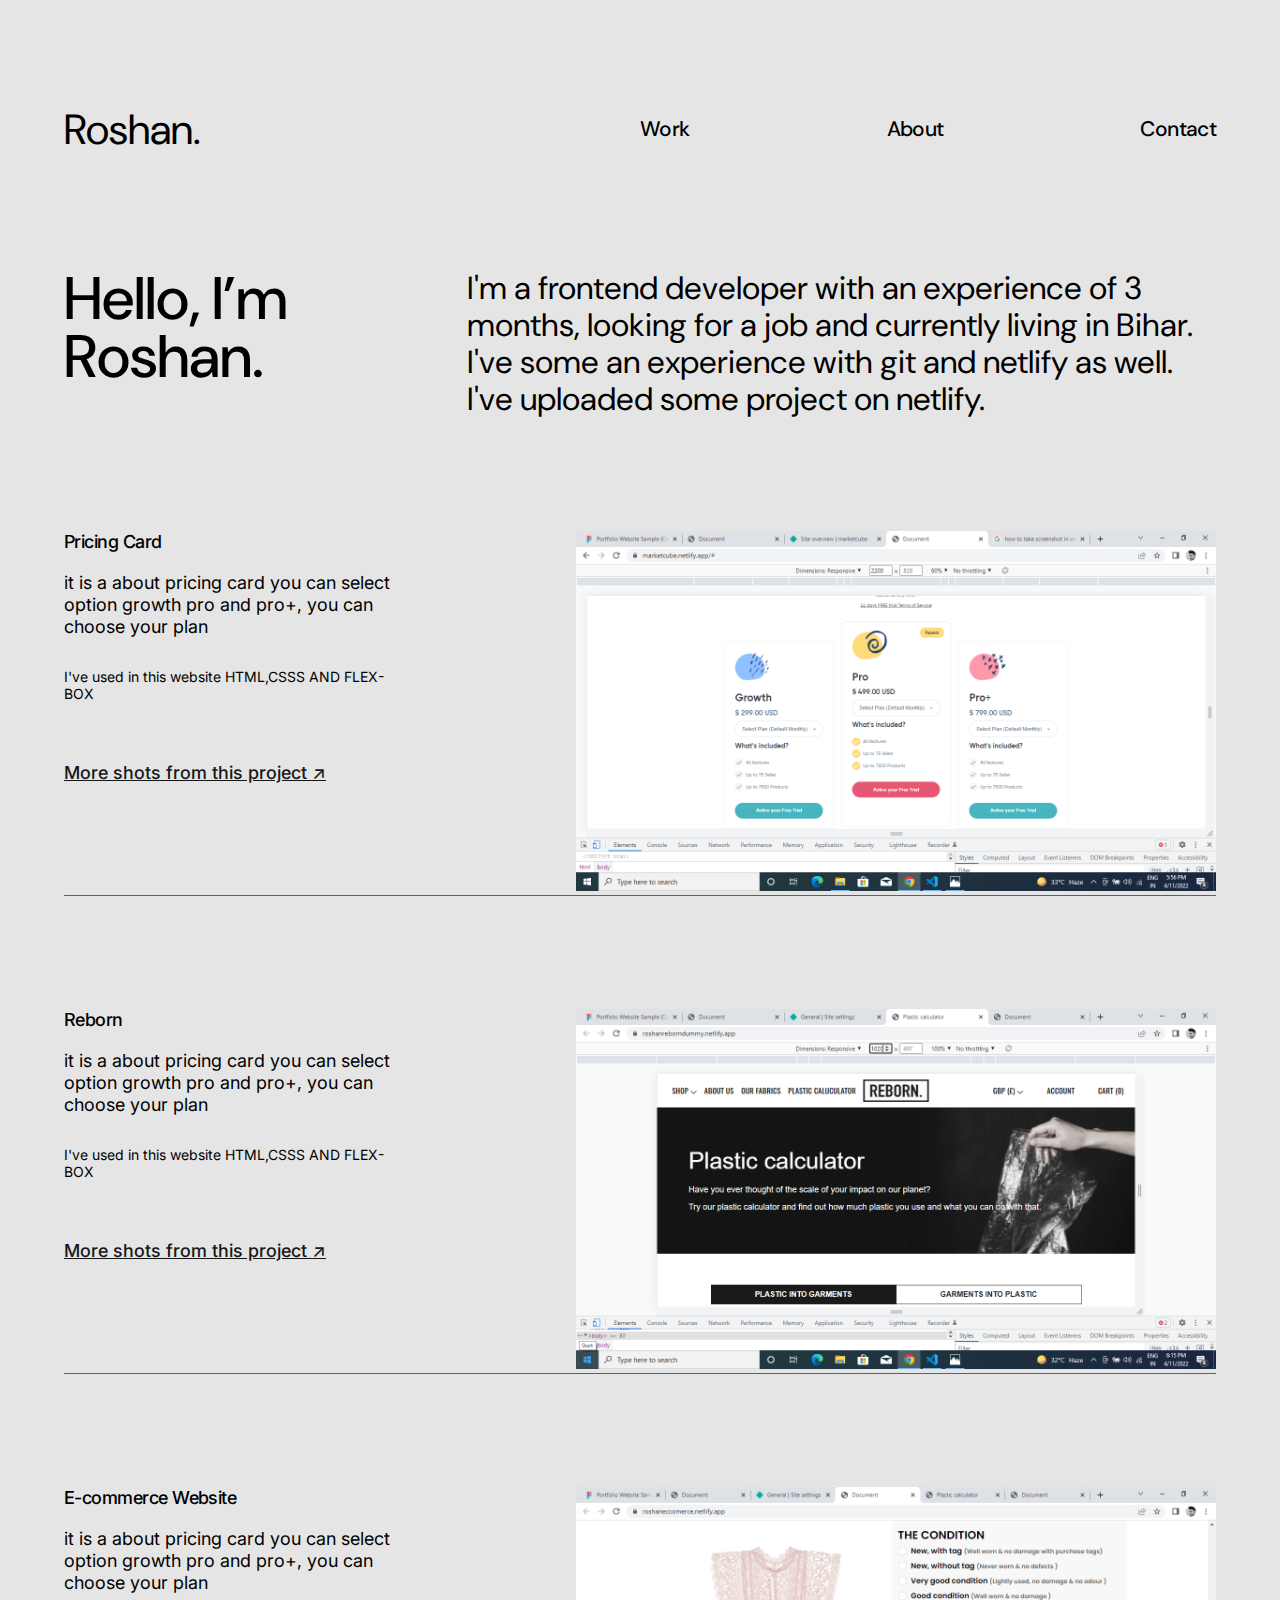
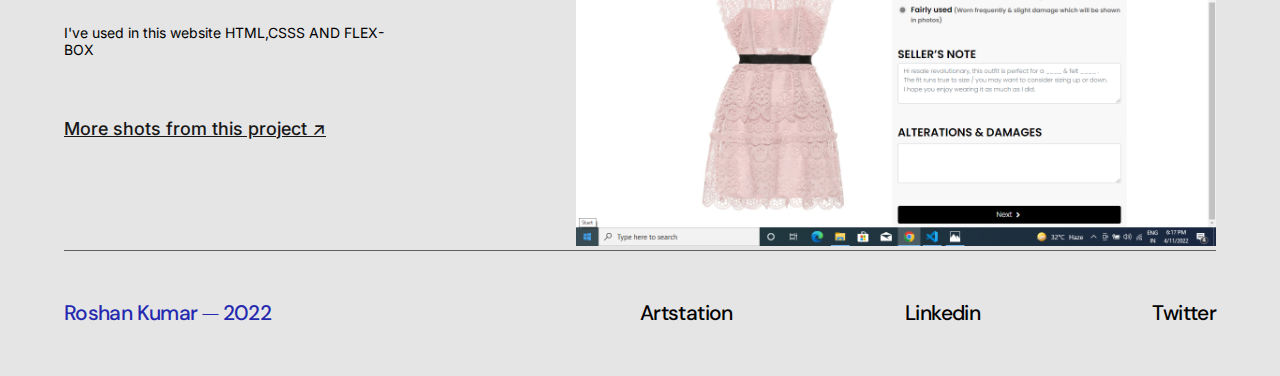
==== index.html @ 7e3133fb "mobile responsive" ====
<!DOCTYPE html>
<html lang="en">
  <head>
    <meta charset="UTF-8" />
    <meta http-equiv="X-UA-Compatible" content="IE=edge" />
    <meta name="viewport" content="width=device-width, initial-scale=1.0" />
    <title>Document</title>
    <link rel="stylesheet" href="style.css" />
  </head>
  <body>
    <div class="wrapper">
      <nav class="navigation">
        <span>roshan.</span>
        <ul>
          <li>work</li>
          <li>about</li>
          <!-- <li>playground</li> -->
          <li>contact</li>
        </ul>
      </nav>
      <section class="about">
        <div>
          <div class="about__me">
            <h1>Hello, I’m Roshan.</h1>
            <p>
              I'm a frontend developer with an experience of 3 months, looking
              for a job and currently living in Bihar. I've some an experience
              with git and netlify as well. I've uploaded some project on netlify.
            </p>
          </div>
          <div class="about__work">
            <div class="about__project">
              <h2>Pricing Card</h2>
              <div class="about__project__info">
                <p>
                  it is a about pricing card you can select option growth pro
                  and pro+, you can choose your plan
                </p>
                <span>I've used in this website HTML,CSSS AND FLEX-BOX</span>
              </div>
              <a href="https://roshanmarketcube.netlify.app/" target="_blank"
                >More shots from this project ↗</a
              >
            </div>
            <div class="my__image">
              <img src="/image/Screenshot (4).png" alt="" />
            </div>
          </div>
          <div class="about__work">
            <div class="about__project">
              <h2>Reborn</h2>
              <div class="about__project__info">
                <p>
                  it is a about pricing card you can select option growth pro
                  and pro+, you can choose your plan
                </p>
                <span>I've used in this website HTML,CSSS AND FLEX-BOX</span>
              </div>
              <a href="https://roshanmarketcube.netlify.app/" target="_blank"
                >More shots from this project ↗</a
              >
            </div>
            <div class="my__image">
              <img src="/image/Screenshot (5).png" alt="" />
            </div>
          </div>
          <div class="about__work">
            <div class="about__project">
              <h2>E-commerce Website</h2>
              <div class="about__project__info">
                <p>
                  it is a about pricing card you can select option growth pro
                  and pro+, you can choose your plan
                </p>
                <span>I've used in this website HTML,CSSS AND FLEX-BOX</span>
              </div>
              <a href="https://roshanmarketcube.netlify.app/" target="_blank"
                >More shots from this project ↗</a
              >
            </div>
            <div class="my__image">
              <img src="/image/Screenshot (6).png" alt="" />
            </div>
          </div>
        </div>
        <div></div>
      </section>
      <footer class="footer">
        <div class="footer__logo">Roshan Kumar ⏤ 2022</div>
        <ul>
          <li>Artstation</li>
          <li>Linkedin</li>
          <li>Twitter</li>
        </ul>
      </footer>
    </div>
  </body>
</html>
---- style.css ----
@import url("https://fonts.googleapis.com/css2?family=Inter:wght@400;500;600;700&display=swap");
@import url("https://fonts.googleapis.com/css2?family=DM+Sans:wght@400;500;700&display=swap");
* {
  padding: 0;
  margin: 0;
  box-sizing: border-box;
}
:root {
  --main-black: #181717;
  --main-gray: #606060;
  --main-white: #f3f3f3;
  --secondary: #2429af;
  --bg-color: #e5e5e5;
}
body {
  background: #e5e5e5;
}
.wrapper {
  max-width: 1120px;
  margin: 0 auto;
  /* padding: 102px 160px 108px 160px; */
  padding-top: 102px;
}
.navigation {
  display: flex;
  justify-content: space-between;
  align-items: center;
  text-transform: capitalize;
}
.navigation span {
  flex: 1;
  font-family: DM Sans;
  font-size: 42px;
  font-weight: 400;
  text-transform: capitalize;
}
.navigation ul {
  display: flex;
  flex: 1;
  justify-content: space-between;
  list-style: none;
}
.navigation ul li {
  font-family: DM Sans;
  font-size: 21px;
  font-weight: 500;
  line-height: 25px;
  letter-spacing: -0.03em;
  text-align: left;
}
.about__me h1 {
  font-family: DM Sans;
  font-size: 60px;
  font-weight: 500;
  line-height: 58px;
  width: 35%;
}
.about__me p {
  font-family: DM Sans;
  font-size: 32px;
  font-weight: 400;
  line-height: 37px;
  width: 65%;
}
.about__me {
  display: flex;
  margin-top: 113px;
  text-align: start;
}
.about__work {
  display: flex;
  justify-content: space-between;
  margin-top: 113px;
  border-bottom: 1.5px solid var(--main-gray);
  overflow: hidden;
}
.about__project {
  text-align: left;
}
.about__project h2 {
  font-family: Inter;
  font-size: 18px;
  font-weight: 500;
  line-height: 22px;
  letter-spacing: -0.03em;
  text-align: left;
  margin-bottom: 19px;
}
.about__project__info p {
  font-family: Inter;
  font-size: 18px;
  font-weight: 400;
  margin-bottom: 30px;
  line-height: 22px;
}
.about__project__info {
  font-family: Inter;
  font-size: 14px;
  font-weight: 400;
  line-height: 17px;
  margin-bottom: 60px;
  width: 380px;
  padding-right: 50px;
}
.about__project a {
  font-family: Inter;
  font-size: 18px;
  font-weight: 500;
  color: var(--main-black);
}
.my__image {
  max-width: 640px;
}
.my__image img {
  width: 100%;
}
.footer__logo {
  color: var(--secondary);
  font-family: DM Sans;
  font-size: 21px;
  font-weight: 500;
  line-height: 25px;
  letter-spacing: -0.03em;
  text-align: left;
  flex: 1;
}
.footer {
  display: flex;
  justify-content: space-between;
  margin-top: 200px;
}
.footer ul {
  display: flex;
  font-family: DM Sans;
  font-size: 21px;
  font-weight: 500;
  list-style: none;
  flex: 1;
  line-height: 25px;
  letter-spacing: -0.03em;
  text-align: left;
  justify-content: space-between;
}
@media (min-width: 1025px) and (max-width: 1440px) {
  .wrapper {
    max-width: 90vw;
  }
  .footer {
    margin: 50px 0;
  }
}
@media (min-width: 768px) and (max-width: 1024px) {
  .wrapper {
    padding: 27px;
  }
  .about__me p {
    font-size: 27px;
    width: 55%;
  }
  .about__me h1 {
    width: 45%;
    font-size: 54px;
  }
  .navigation span {
    font-size: 34px;
  }
}

@media (max-width: 767px) {
  .wrapper {
    padding: 30px;
  }
  .about__me {
    flex-direction: column;
    align-items: center;
    text-align: center;
  }
  .about__me h1 {
    width: 100%;
    margin-bottom: 40px;
  }
  .about__me p {
    width: 100%;
  }
  .navigation {
    flex-direction: column;
  }
  .navigation ul {
    flex-direction: column;
    width: 100%;
    align-items: center;
  }
  .navigation ul li {
    line-height: 60px;
  }

  .about__project h2 {
    font-size: 30px;
  }
  .about__project__info p {
    font-size: 22px;
  }
  .about__project__info {
    font-size: 18px;
  }
  .about__project a {
    font-size: 22px;
  }
  .footer {
    display: block;
    margin-top: 70px;
  }.footer__logo {
    text-align: center;
    margin-bottom: 40px;
  }
  .about__work{
    display: block;
    margin: 50px 0;
  }
  .my__image{
    margin-top: 40px;
  }
}
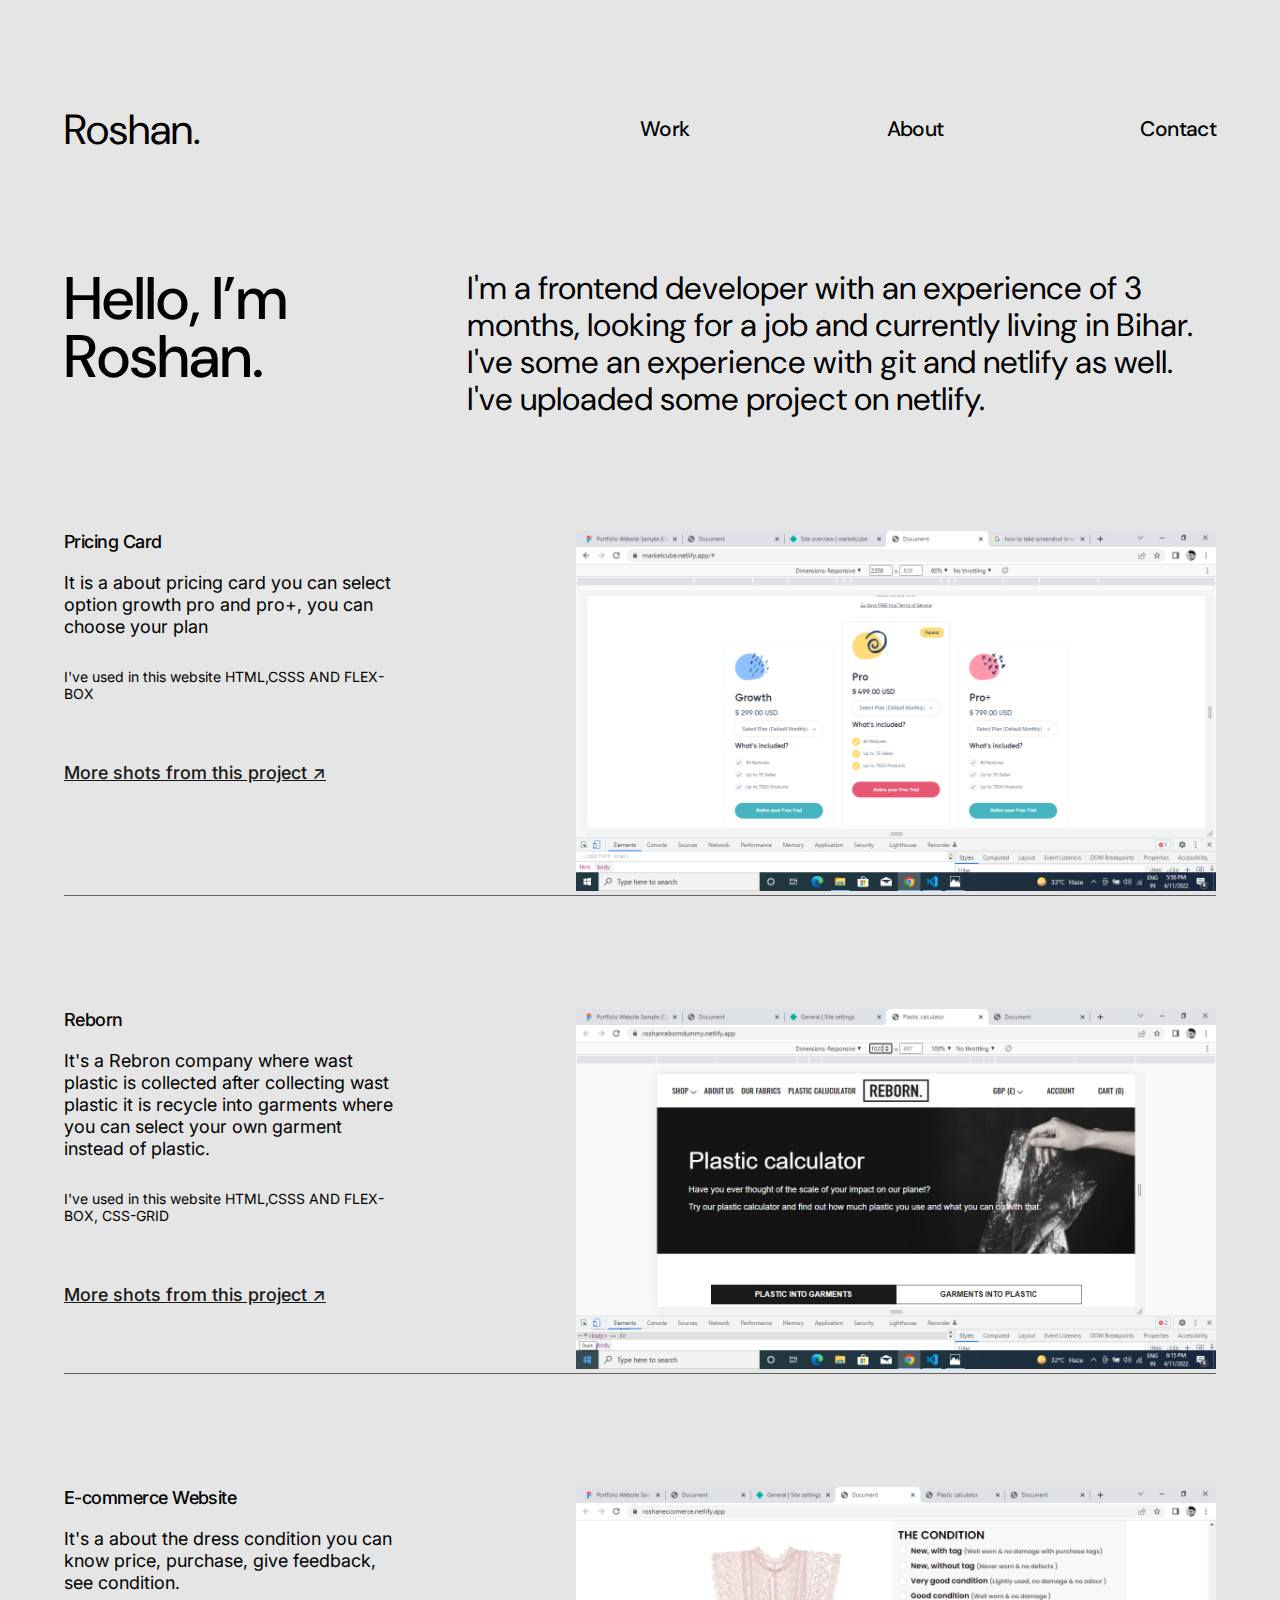
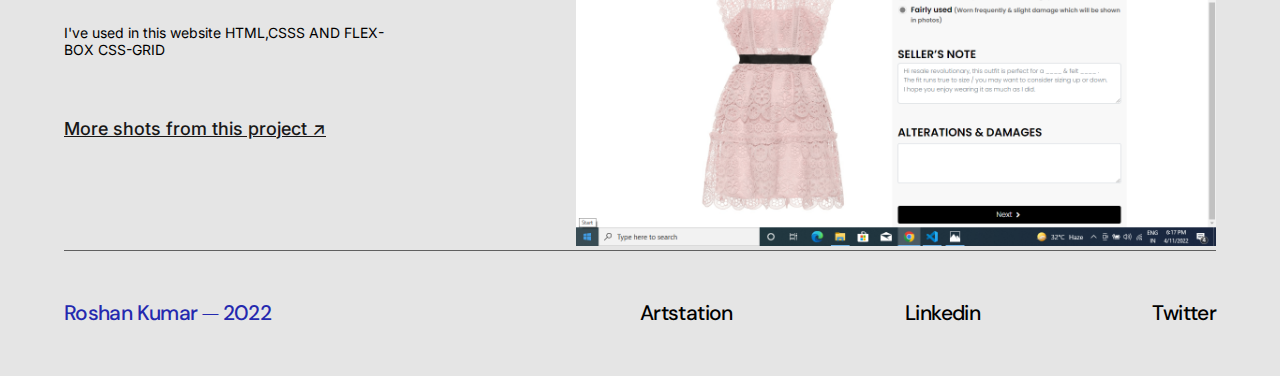
==== commit 675dd370: "text changing some responsive change for mobile" ====
--- a/index.html
+++ b/index.html
@@ -25,7 +25,8 @@
             <p>
               I'm a frontend developer with an experience of 3 months, looking
               for a job and currently living in Bihar. I've some an experience
-              with git and netlify as well. I've uploaded some project on netlify.
+              with git and netlify as well. I've uploaded some project on
+              netlify.
             </p>
           </div>
           <div class="about__work">
@@ -33,7 +34,7 @@
               <h2>Pricing Card</h2>
               <div class="about__project__info">
                 <p>
-                  it is a about pricing card you can select option growth pro
+                  It is a about pricing card you can select option growth pro
                   and pro+, you can choose your plan
                 </p>
                 <span>I've used in this website HTML,CSSS AND FLEX-BOX</span>
@@ -51,10 +52,11 @@
               <h2>Reborn</h2>
               <div class="about__project__info">
                 <p>
-                  it is a about pricing card you can select option growth pro
-                  and pro+, you can choose your plan
+                  It's a Rebron company where wast plastic is collected after
+                  collecting wast plastic it is recycle into garments where you
+                  can select your own garment instead of plastic.
                 </p>
-                <span>I've used in this website HTML,CSSS AND FLEX-BOX</span>
+                <span>I've used in this website HTML,CSSS AND FLEX-BOX, CSS-GRID</span>
               </div>
               <a href="https://roshanmarketcube.netlify.app/" target="_blank"
                 >More shots from this project ↗</a
@@ -69,10 +71,9 @@
               <h2>E-commerce Website</h2>
               <div class="about__project__info">
                 <p>
-                  it is a about pricing card you can select option growth pro
-                  and pro+, you can choose your plan
+                 It's a about the dress condition you can know price, purchase, give feedback, see condition.
                 </p>
-                <span>I've used in this website HTML,CSSS AND FLEX-BOX</span>
+                <span>I've used in this website HTML,CSSS AND FLEX-BOX CSS-GRID</span>
               </div>
               <a href="https://roshanmarketcube.netlify.app/" target="_blank"
                 >More shots from this project ↗</a
--- a/style.css
+++ b/style.css
@@ -181,6 +181,7 @@
   }
   .about__me p {
     width: 100%;
+    text-align: justify;
   }
   .navigation {
     flex-direction: column;
@@ -199,14 +200,23 @@
   }
   .about__project__info p {
     font-size: 22px;
+    line-height: 26px;
   }
   .about__project__info {
     font-size: 18px;
-  }
+    width: 100%;
+    padding: 0;
+
+  }.about__project__info span{
+    line-height: 26px;
+  }
+  /* .about__project{
+    text-align: center;
+  } */
   .about__project a {
-    font-size: 22px;
-  }
-  .footer {
+    font-size: 18px;
+  }
+   .footer {
     display: block;
     margin-top: 70px;
   }.footer__logo {
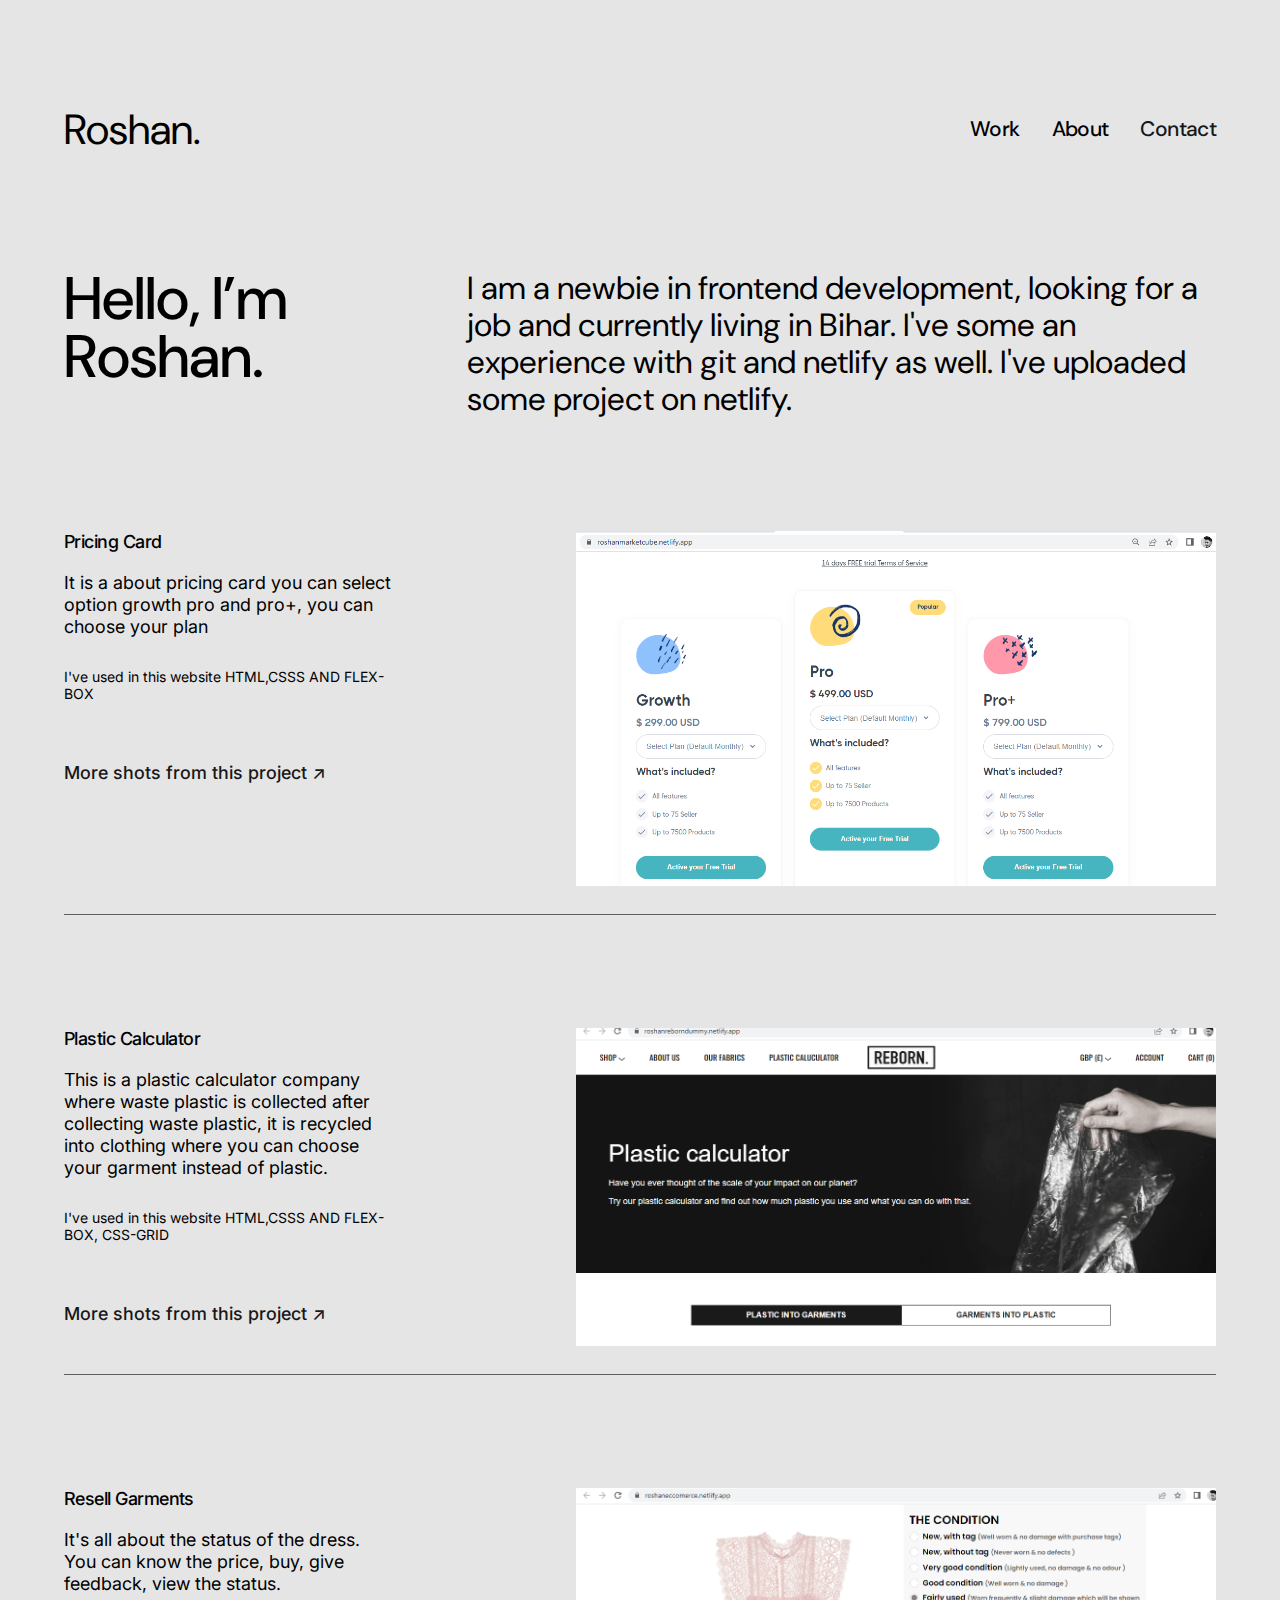
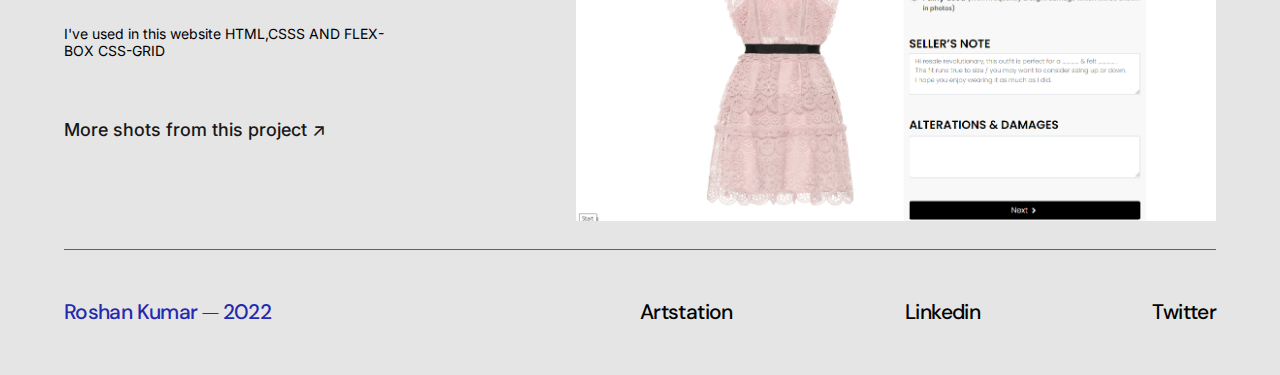
==== commit 28678a84: "about page" ====
--- a/index.html
+++ b/index.html
@@ -4,7 +4,7 @@
     <meta charset="UTF-8" />
     <meta http-equiv="X-UA-Compatible" content="IE=edge" />
     <meta name="viewport" content="width=device-width, initial-scale=1.0" />
-    <title>Document</title>
+    <title>Roshan's Portfolio</title>
     <link rel="stylesheet" href="style.css" />
   </head>
   <body>
@@ -15,7 +15,7 @@
           <li>work</li>
           <li>about</li>
           <!-- <li>playground</li> -->
-          <li>contact</li>
+          <li><a href="#contact">contact</a></li>
         </ul>
       </nav>
       <section class="about">
@@ -23,10 +23,9 @@
           <div class="about__me">
             <h1>Hello, I’m Roshan.</h1>
             <p>
-              I'm a frontend developer with an experience of 3 months, looking
-              for a job and currently living in Bihar. I've some an experience
-              with git and netlify as well. I've uploaded some project on
-              netlify.
+              I am a newbie in frontend development, looking for a job and
+              currently living in Bihar. I've some an experience with git and
+              netlify as well. I've uploaded some project on netlify.
             </p>
           </div>
           <div class="about__work">
@@ -49,16 +48,19 @@
           </div>
           <div class="about__work">
             <div class="about__project">
-              <h2>Reborn</h2>
+              <h2>Plastic Calculator</h2>
               <div class="about__project__info">
                 <p>
-                  It's a Rebron company where wast plastic is collected after
-                  collecting wast plastic it is recycle into garments where you
-                  can select your own garment instead of plastic.
+                  This is a plastic calculator company where waste plastic is
+                  collected after collecting waste plastic, it is recycled into
+                  clothing where you can choose your garment instead of plastic.
                 </p>
-                <span>I've used in this website HTML,CSSS AND FLEX-BOX, CSS-GRID</span>
+                <span
+                  >I've used in this website HTML,CSSS AND FLEX-BOX,
+                  CSS-GRID</span
+                >
               </div>
-              <a href="https://roshanmarketcube.netlify.app/" target="_blank"
+              <a href="https://roshanreborndummy.netlify.app/" target="_blank"
                 >More shots from this project ↗</a
               >
             </div>
@@ -68,14 +70,18 @@
           </div>
           <div class="about__work">
             <div class="about__project">
-              <h2>E-commerce Website</h2>
+              <h2>Resell Garments</h2>
               <div class="about__project__info">
                 <p>
-                 It's a about the dress condition you can know price, purchase, give feedback, see condition.
+                  It's all about the status of the dress. You can know the
+                  price, buy, give feedback, view the status.
                 </p>
-                <span>I've used in this website HTML,CSSS AND FLEX-BOX CSS-GRID</span>
+                <span
+                  >I've used in this website HTML,CSSS AND FLEX-BOX
+                  CSS-GRID</span
+                >
               </div>
-              <a href="https://roshanmarketcube.netlify.app/" target="_blank"
+              <a href="https://roshaneccomerce.netlify.app/" target="_blank"
                 >More shots from this project ↗</a
               >
             </div>
@@ -86,6 +92,24 @@
         </div>
         <div></div>
       </section>
+      <!-- <form action="#">
+        <div class="contact" id="contact">
+          <h2>Get In Touch</h2>
+          <div class="contact__details">
+            <input type="text" placeholder="First Name" />
+            <input type="text" placeholder="Last Name" />
+            <input type="email" placeholder="Email" />
+            <input type="number" placeholder="Phone" />
+          </div>
+          <textarea placeholder="Address"></textarea>
+          <textarea
+            cols="30"
+            rows="4"
+            placeholder="Type your message here"
+          ></textarea>
+          <button type="submit" class="submit">Submit</button>
+        </div>
+      </form> -->
       <footer class="footer">
         <div class="footer__logo">Roshan Kumar ⏤ 2022</div>
         <ul>
--- a/style.css
+++ b/style.css
@@ -12,8 +12,16 @@
   --secondary: #2429af;
   --bg-color: #e5e5e5;
 }
+html {
+  scroll-behavior: smooth;
+}
 body {
   background: #e5e5e5;
+}
+a {
+  text-decoration: none;
+  color: var(--main-black);
+  cursor: pointer;
 }
 .wrapper {
   max-width: 1120px;
@@ -37,8 +45,9 @@
 .navigation ul {
   display: flex;
   flex: 1;
-  justify-content: space-between;
+  justify-content: flex-end;
   list-style: none;
+  gap: 2rem;
 }
 .navigation ul li {
   font-family: DM Sans;
@@ -73,6 +82,7 @@
   margin-top: 113px;
   border-bottom: 1.5px solid var(--main-gray);
   overflow: hidden;
+  padding-bottom: 24px;
 }
 .about__project {
   text-align: left;
@@ -127,7 +137,7 @@
 .footer {
   display: flex;
   justify-content: space-between;
-  margin-top: 200px;
+  margin: 70px;
 }
 .footer ul {
   display: flex;
@@ -140,6 +150,108 @@
   letter-spacing: -0.03em;
   text-align: left;
   justify-content: space-between;
+}
+.contact {
+  font-family: DM Sans;
+  margin: 50px auto;
+  background: gainsboro;
+  max-width: 60vw;
+  box-shadow: 7px 15px 24px;
+  border-radius: 8px;
+  padding: 40px;
+}
+.contact__details {
+  text-align: center;
+}
+.contact h2 {
+  font-size: 22px;
+  font-family: DM Sans;
+  font-weight: normal;
+}
+.contact input {
+  padding: 10px 20px;
+  border-radius: 8px;
+  font-size: 18px;
+  font-weight: 500;
+  border: none;
+  outline: none;
+  margin: 20px;
+}
+.contact textarea {
+  outline: none;
+  border: none;
+  width: 100%;
+  margin: 20px 0;
+  padding: 20px;
+  border-radius: 8px;
+  font-size: 18px;
+  font-family: DM Sans;
+  font-weight: 500;
+}
+.contact input::placeholder {
+  font-family: DM Sans;
+}
+.submit {
+  padding: 10px 20px;
+  font-size: 20px;
+  background: var(--secondary);
+  cursor: pointer;
+  color: wheat;
+  font-weight: 500;
+  display: block;
+  margin: 0 auto;
+  width: 350px;
+  border-radius: 50px;
+  border: 0.4px solid var(--main-gray);
+  outline: none;
+  transition: all 0.4s ease;
+}
+.submit:hover {
+  background-color: transparent;
+  color: var(--secondary);
+}
+.me__info h1 {
+  font-family: DM Sans;
+  font-size: 60px;
+  font-weight: 500;
+  line-height: 58px;
+  letter-spacing: -0.03em;
+  text-align: left;
+}
+.me__info p{
+font-family: DM Sans;
+font-size: 32px;
+font-weight: 400;
+line-height: 37px;
+letter-spacing: -0.03em;
+text-align: left;
+
+}
+.about__skill h2{
+  font-family: Inter;
+font-size: 18px;
+font-weight: 500;
+line-height: 22px;
+letter-spacing: -0.03em;
+text-align: left;
+}
+.about__skill span{
+font-family: Inter;
+font-size: 18px;
+font-weight: 400;
+line-height: 22px;
+letter-spacing: -0.03em;
+text-align: left;
+
+}
+.mail{
+font-family: DM Sans;
+font-size: 32px;
+font-weight: 400;
+line-height: 37px;
+letter-spacing: -0.03em;
+text-align: left;
+
 }
 @media (min-width: 1025px) and (max-width: 1440px) {
   .wrapper {
@@ -201,13 +313,14 @@
   .about__project__info p {
     font-size: 22px;
     line-height: 26px;
+    text-align: justify;
   }
   .about__project__info {
     font-size: 18px;
     width: 100%;
     padding: 0;
-
-  }.about__project__info span{
+  }
+  .about__project__info span {
     line-height: 26px;
   }
   /* .about__project{
@@ -216,18 +329,37 @@
   .about__project a {
     font-size: 18px;
   }
-   .footer {
+  .footer {
     display: block;
     margin-top: 70px;
-  }.footer__logo {
+  }
+  .footer__logo {
     text-align: center;
     margin-bottom: 40px;
   }
-  .about__work{
+  .about__work {
     display: block;
     margin: 50px 0;
   }
-  .my__image{
+  .my__image {
     margin-top: 40px;
-  }
-}
+    width: 100%;
+  }
+  .contact input {
+    width: 100%;
+    margin: 20px 0;
+    padding: 14px;
+    font-family: DM Sans;
+  }
+  .contact {
+    max-width: 100%;
+  }
+  .submit {
+    width: 100%;
+  }
+  .footer ul {
+    display: block;
+    text-align: center;
+    line-height: 50px;
+  }
+}
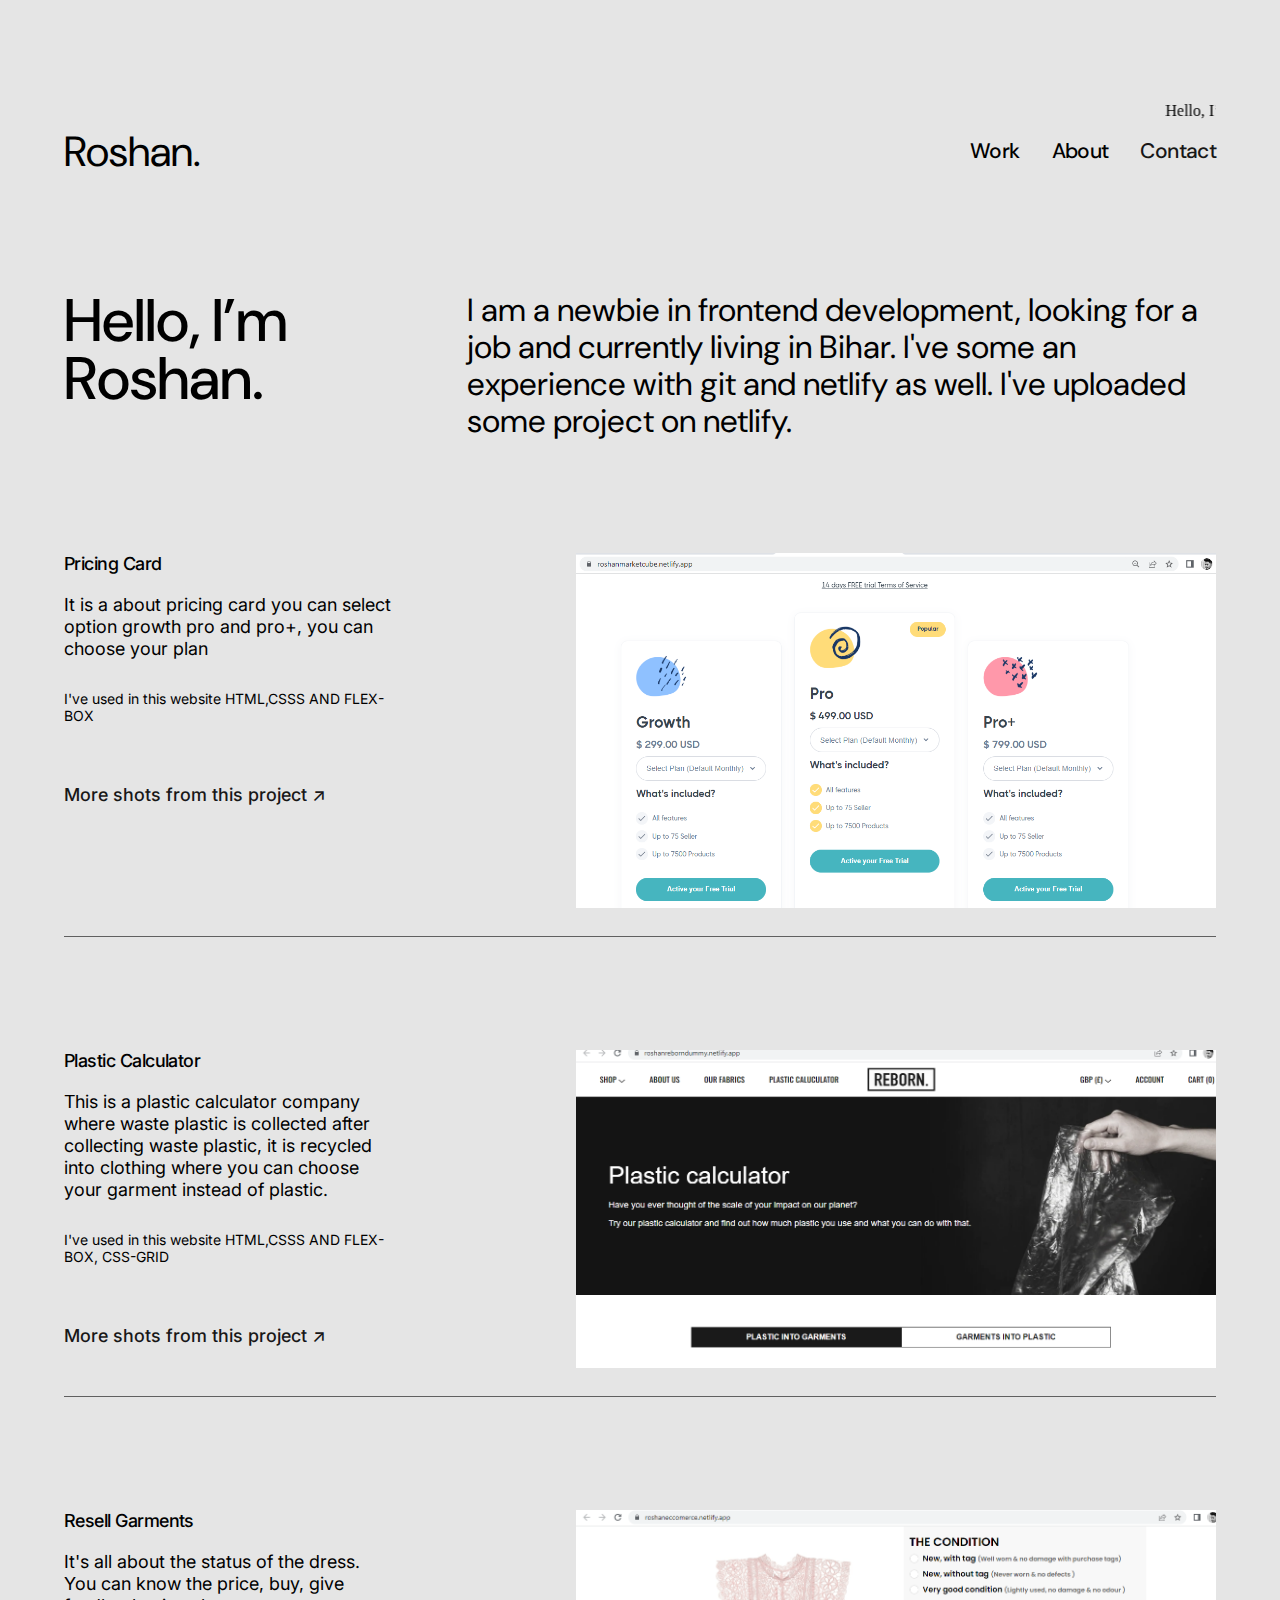
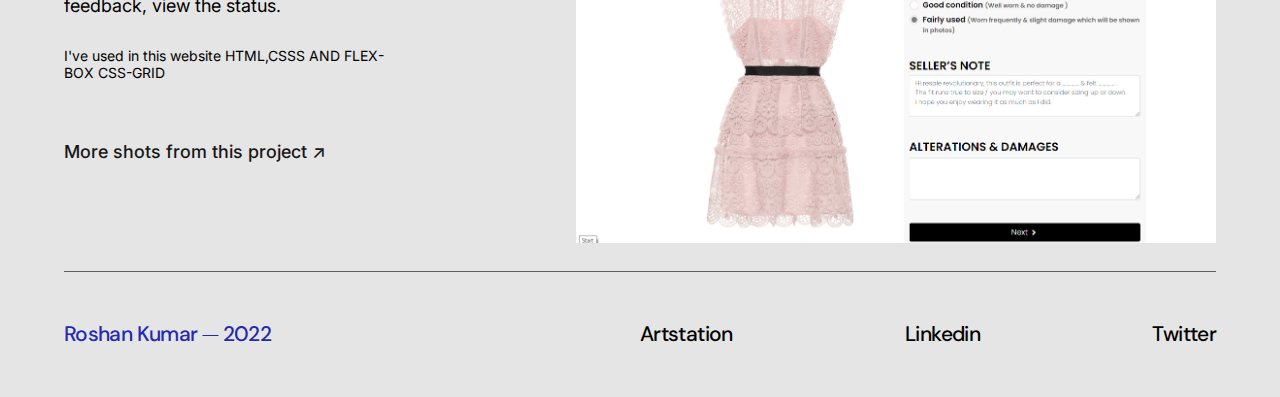
==== commit 389f93a7: "about file" ====
--- a/index.html
+++ b/index.html
@@ -9,8 +9,9 @@
   </head>
   <body>
     <div class="wrapper">
+      <marquee behavior="" direction="">Hello, I’m Roshan.</marquee>
       <nav class="navigation">
-        <span>roshan.</span>
+        <span>ros<span>han</span>.</span>
         <ul>
           <li>work</li>
           <li>about</li>
@@ -21,7 +22,7 @@
       <section class="about">
         <div>
           <div class="about__me">
-            <h1>Hello, I’m Roshan.</h1>
+            <h1>Hello, <span>I’m</span> Roshan.</h1>
             <p>
               I am a newbie in frontend development, looking for a job and
               currently living in Bihar. I've some an experience with git and
--- a/style.css
+++ b/style.css
@@ -210,6 +210,20 @@
   background-color: transparent;
   color: var(--secondary);
 }
+.me {
+  display: flex;
+  margin-top: 150px;
+}
+.my__img{
+  flex: 1;
+}
+.my__img img{
+  width: 100%;
+}
+.me__info{
+  flex: 1;
+}
+
 .me__info h1 {
   font-family: DM Sans;
   font-size: 60px;
@@ -222,10 +236,13 @@
 font-family: DM Sans;
 font-size: 32px;
 font-weight: 400;
-line-height: 37px;
+line-height: 92px;
 letter-spacing: -0.03em;
 text-align: left;
 
+}
+.about__skill{
+  margin-top: 92px;
 }
 .about__skill h2{
   font-family: Inter;
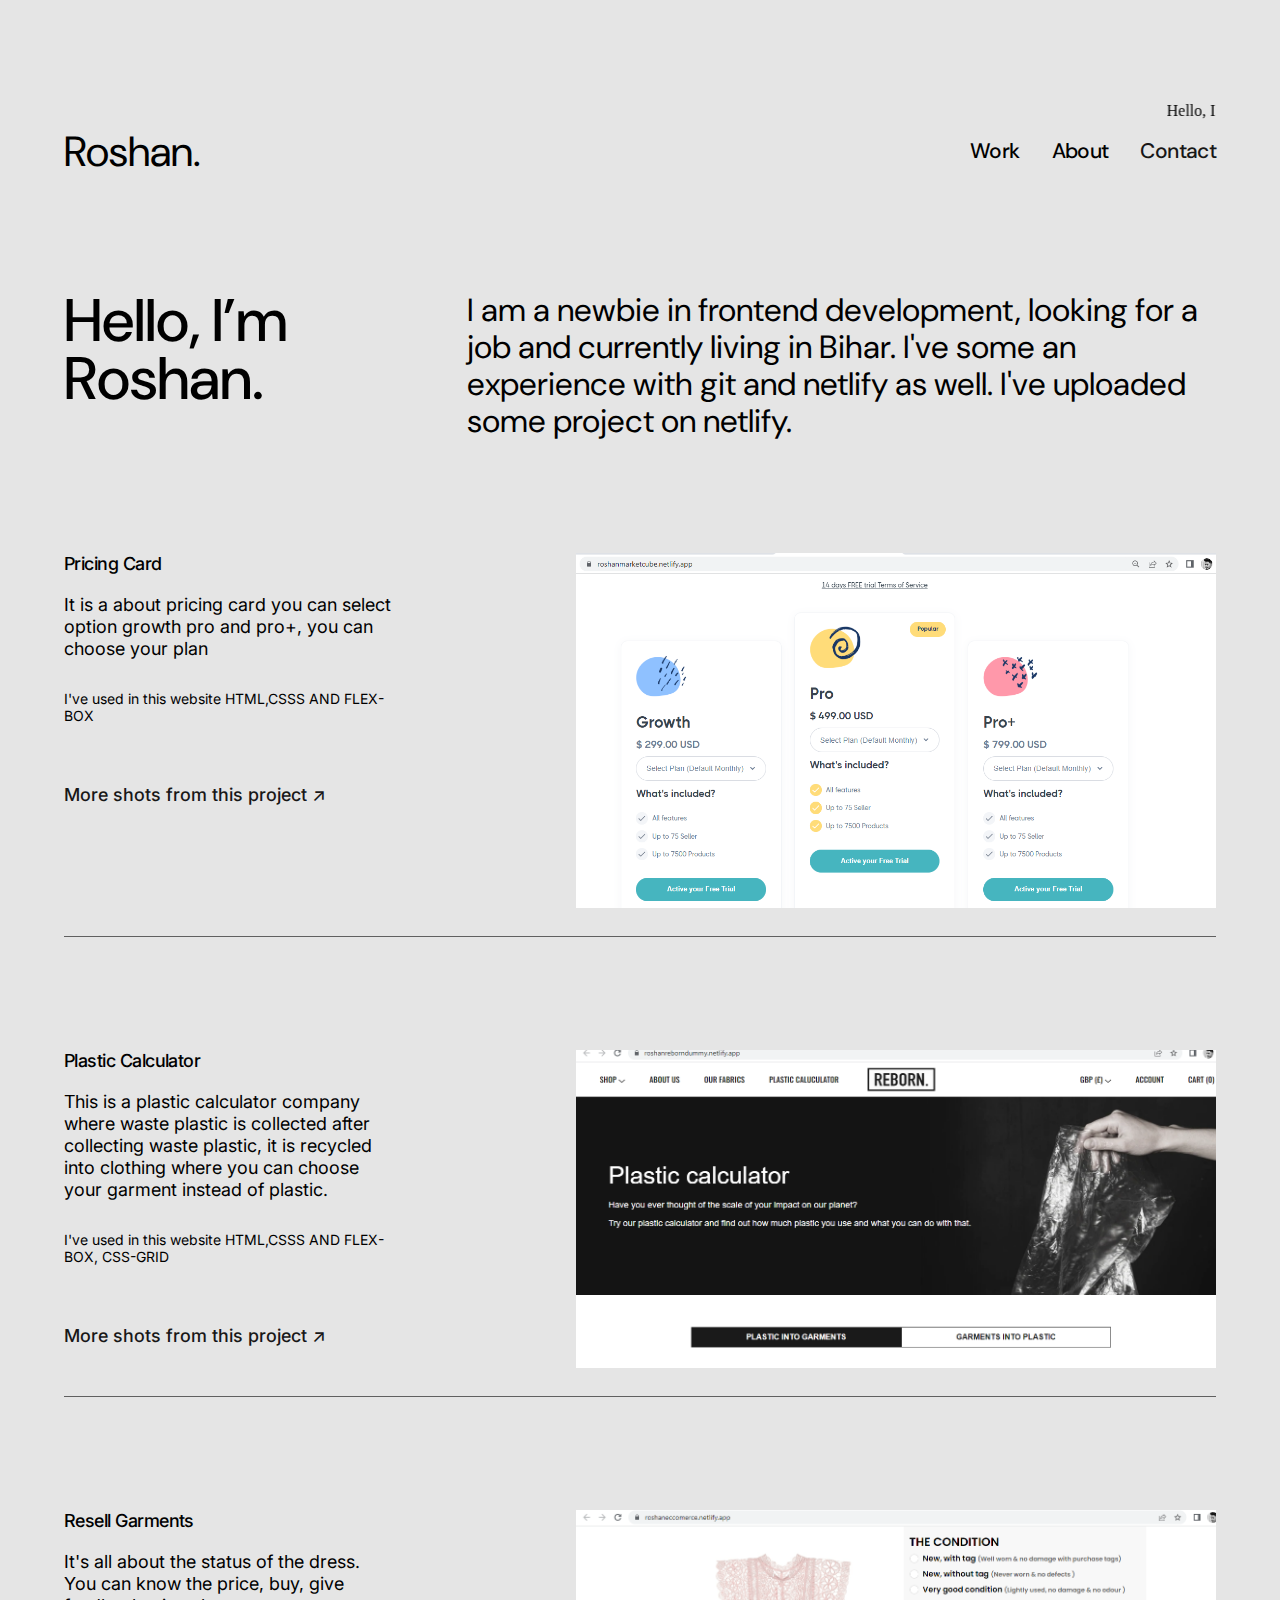
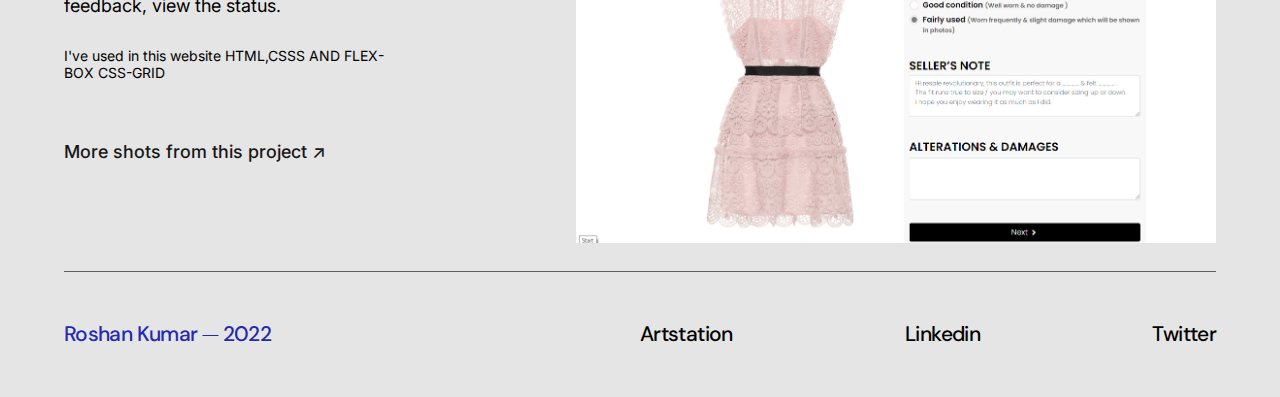
==== commit f2adc828: "about page" ====
--- a/index.html
+++ b/index.html
@@ -22,7 +22,7 @@
       <section class="about">
         <div>
           <div class="about__me">
-            <h1>Hello, <span>I’m</span> Roshan.</h1>
+            <h1>Hello, I’m Roshan.</h1>
             <p>
               I am a newbie in frontend development, looking for a job and
               currently living in Bihar. I've some an experience with git and
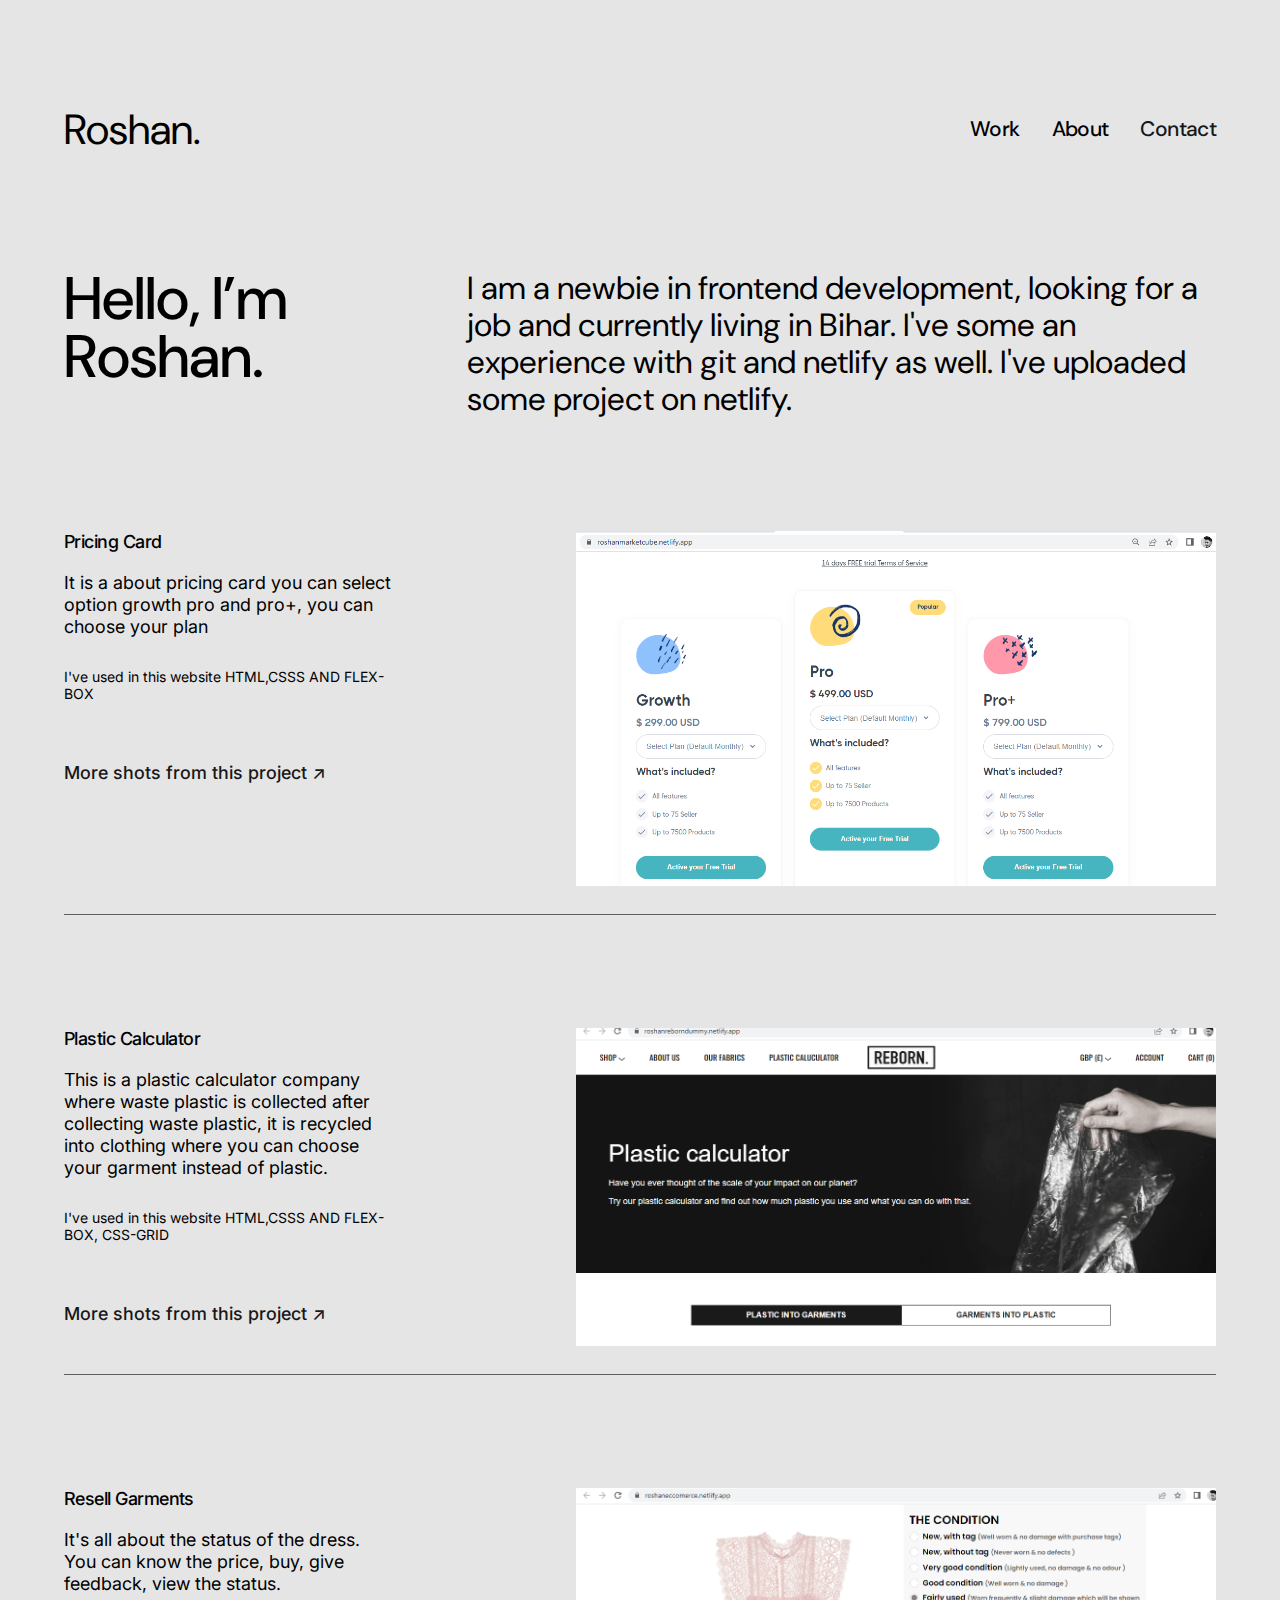
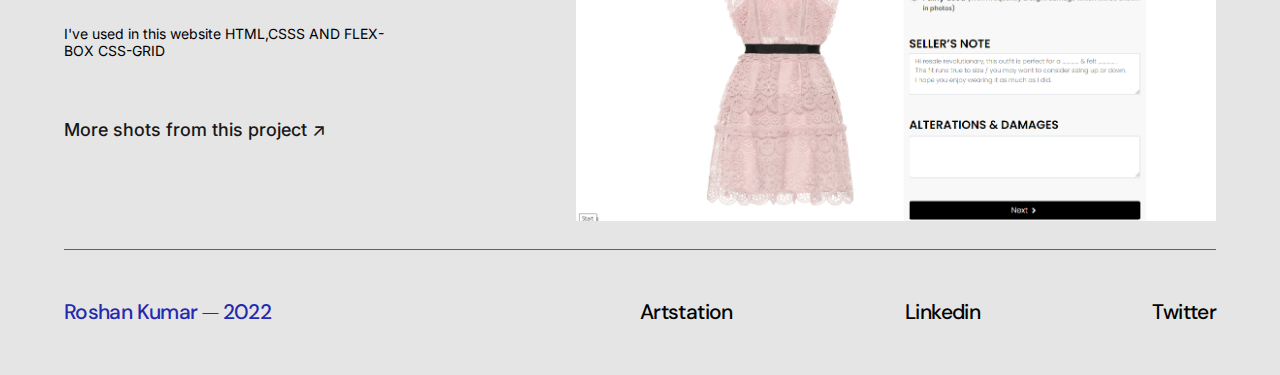
==== commit e7e62e2f: "testing" ====
--- a/index.html
+++ b/index.html
@@ -9,8 +9,7 @@
   </head>
   <body>
     <div class="wrapper">
-      <marquee behavior="" direction="">Hello, I’m Roshan.</marquee>
-      <nav class="navigation">
+            <nav class="navigation">
         <span>ros<span>han</span>.</span>
         <ul>
           <li>work</li>
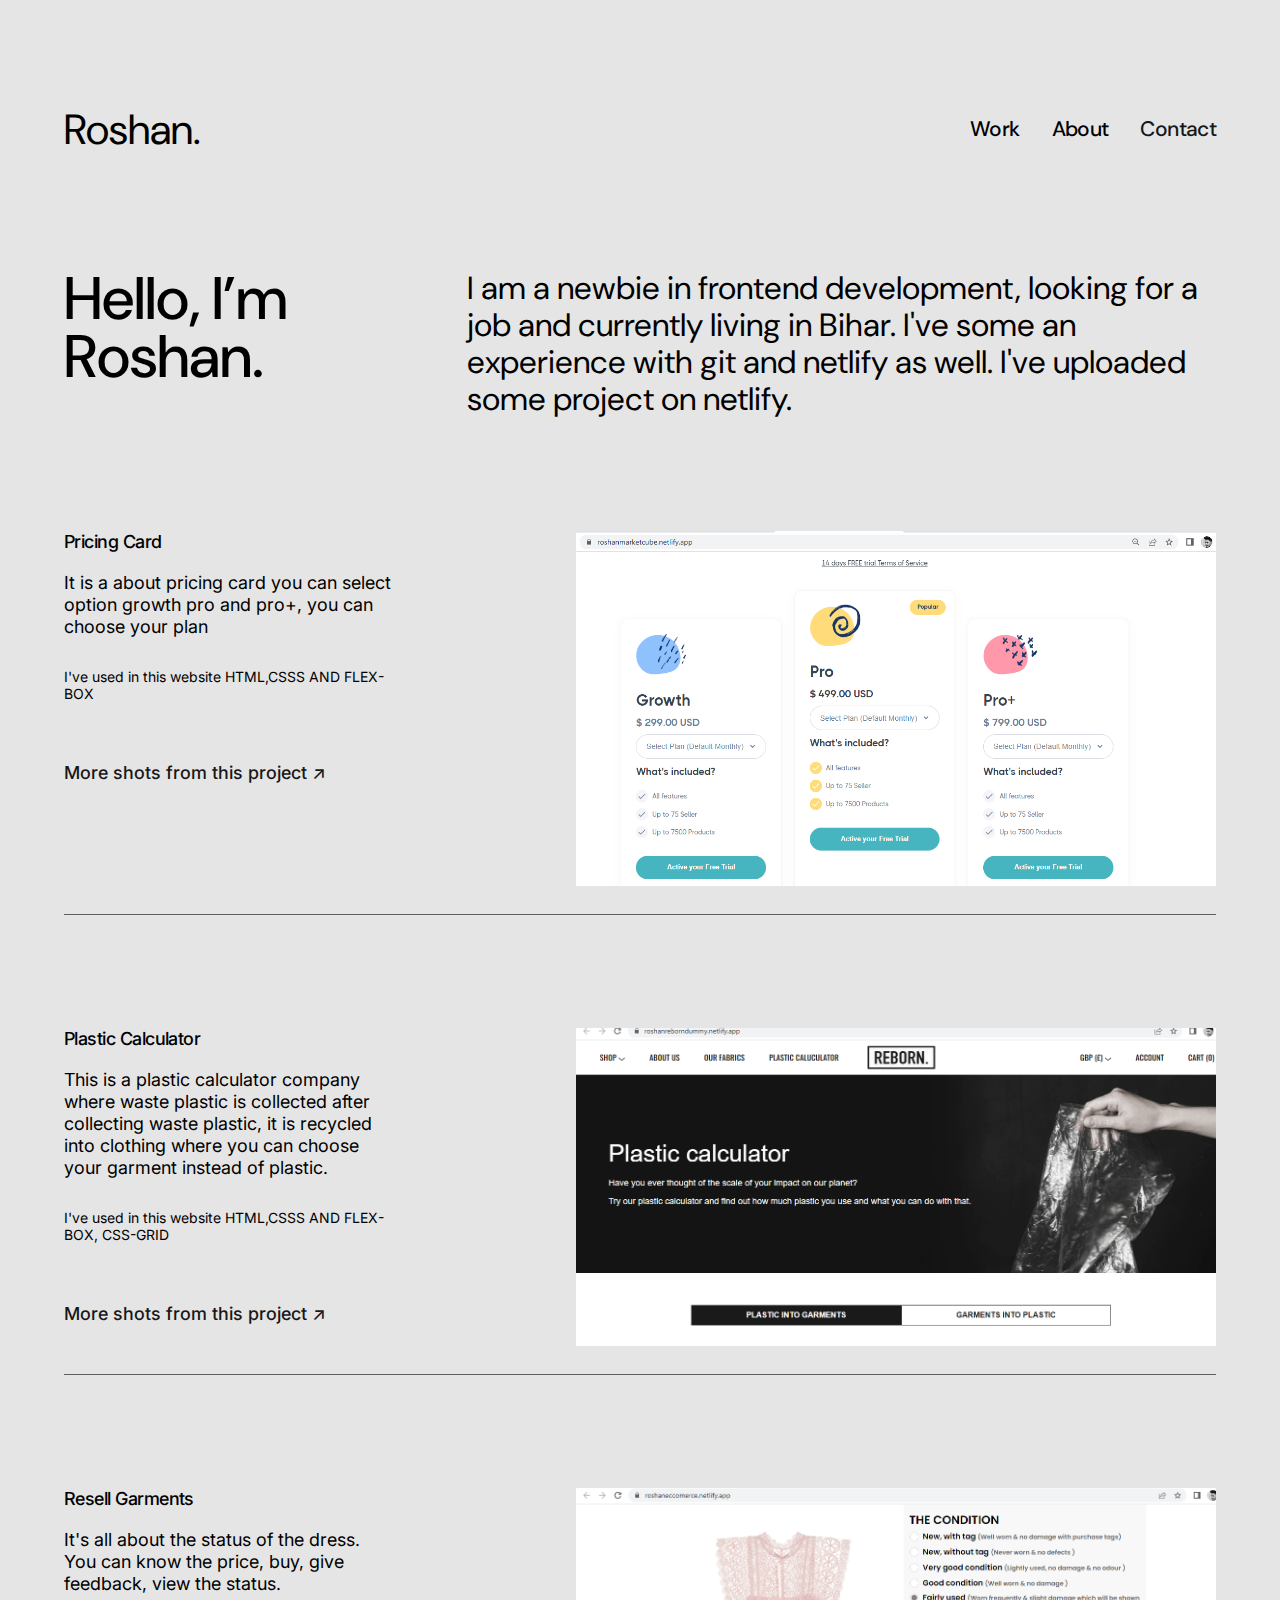
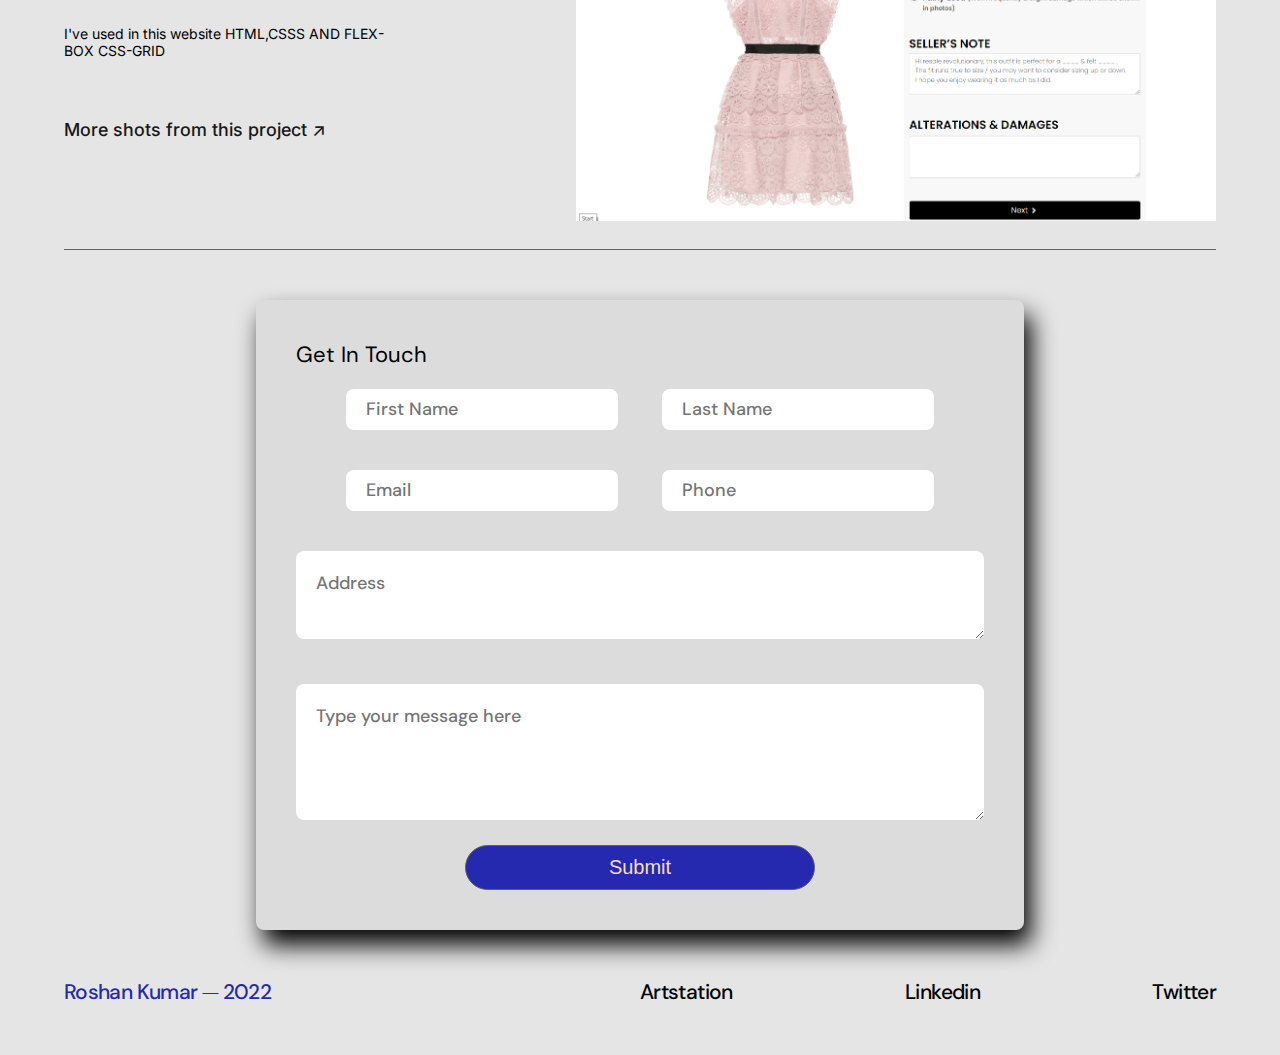
==== commit 075e4fc0: "form" ====
--- a/index.html
+++ b/index.html
@@ -92,7 +92,7 @@
         </div>
         <div></div>
       </section>
-      <!-- <form action="#">
+       <form action="#">
         <div class="contact" id="contact">
           <h2>Get In Touch</h2>
           <div class="contact__details">
@@ -109,7 +109,7 @@
           ></textarea>
           <button type="submit" class="submit">Submit</button>
         </div>
-      </form> -->
+      </form> 
       <footer class="footer">
         <div class="footer__logo">Roshan Kumar ⏤ 2022</div>
         <ul>
--- a/style.css
+++ b/style.css
@@ -1,10 +1,12 @@
 @import url("https://fonts.googleapis.com/css2?family=Inter:wght@400;500;600;700&display=swap");
 @import url("https://fonts.googleapis.com/css2?family=DM+Sans:wght@400;500;700&display=swap");
+
 * {
   padding: 0;
   margin: 0;
   box-sizing: border-box;
 }
+
 :root {
   --main-black: #181717;
   --main-gray: #606060;
@@ -12,29 +14,35 @@
   --secondary: #2429af;
   --bg-color: #e5e5e5;
 }
+
 html {
   scroll-behavior: smooth;
 }
+
 body {
   background: #e5e5e5;
 }
+
 a {
   text-decoration: none;
   color: var(--main-black);
   cursor: pointer;
 }
+
 .wrapper {
   max-width: 1120px;
   margin: 0 auto;
   /* padding: 102px 160px 108px 160px; */
   padding-top: 102px;
 }
+
 .navigation {
   display: flex;
   justify-content: space-between;
   align-items: center;
   text-transform: capitalize;
 }
+
 .navigation span {
   flex: 1;
   font-family: DM Sans;
@@ -42,6 +50,7 @@
   font-weight: 400;
   text-transform: capitalize;
 }
+
 .navigation ul {
   display: flex;
   flex: 1;
@@ -49,6 +58,7 @@
   list-style: none;
   gap: 2rem;
 }
+
 .navigation ul li {
   font-family: DM Sans;
   font-size: 21px;
@@ -57,6 +67,7 @@
   letter-spacing: -0.03em;
   text-align: left;
 }
+
 .about__me h1 {
   font-family: DM Sans;
   font-size: 60px;
@@ -64,6 +75,7 @@
   line-height: 58px;
   width: 35%;
 }
+
 .about__me p {
   font-family: DM Sans;
   font-size: 32px;
@@ -71,11 +83,13 @@
   line-height: 37px;
   width: 65%;
 }
+
 .about__me {
   display: flex;
   margin-top: 113px;
   text-align: start;
 }
+
 .about__work {
   display: flex;
   justify-content: space-between;
@@ -84,9 +98,11 @@
   overflow: hidden;
   padding-bottom: 24px;
 }
+
 .about__project {
   text-align: left;
 }
+
 .about__project h2 {
   font-family: Inter;
   font-size: 18px;
@@ -96,6 +112,7 @@
   text-align: left;
   margin-bottom: 19px;
 }
+
 .about__project__info p {
   font-family: Inter;
   font-size: 18px;
@@ -103,6 +120,7 @@
   margin-bottom: 30px;
   line-height: 22px;
 }
+
 .about__project__info {
   font-family: Inter;
   font-size: 14px;
@@ -112,18 +130,22 @@
   width: 380px;
   padding-right: 50px;
 }
+
 .about__project a {
   font-family: Inter;
   font-size: 18px;
   font-weight: 500;
   color: var(--main-black);
 }
+
 .my__image {
   max-width: 640px;
 }
+
 .my__image img {
   width: 100%;
 }
+
 .footer__logo {
   color: var(--secondary);
   font-family: DM Sans;
@@ -134,11 +156,13 @@
   text-align: left;
   flex: 1;
 }
+
 .footer {
   display: flex;
   justify-content: space-between;
   margin: 70px;
 }
+
 .footer ul {
   display: flex;
   font-family: DM Sans;
@@ -151,6 +175,7 @@
   text-align: left;
   justify-content: space-between;
 }
+
 .contact {
   font-family: DM Sans;
   margin: 50px auto;
@@ -160,14 +185,17 @@
   border-radius: 8px;
   padding: 40px;
 }
+
 .contact__details {
   text-align: center;
 }
+
 .contact h2 {
   font-size: 22px;
   font-family: DM Sans;
   font-weight: normal;
 }
+
 .contact input {
   padding: 10px 20px;
   border-radius: 8px;
@@ -177,6 +205,7 @@
   outline: none;
   margin: 20px;
 }
+
 .contact textarea {
   outline: none;
   border: none;
@@ -188,9 +217,11 @@
   font-family: DM Sans;
   font-weight: 500;
 }
+
 .contact input::placeholder {
   font-family: DM Sans;
 }
+
 .submit {
   padding: 10px 20px;
   font-size: 20px;
@@ -206,21 +237,26 @@
   outline: none;
   transition: all 0.4s ease;
 }
+
 .submit:hover {
   background-color: transparent;
   color: var(--secondary);
 }
+
 .me {
   display: flex;
   margin-top: 150px;
 }
-.my__img{
-  flex: 1;
-}
-.my__img img{
+
+.my__img {
+  flex: 1;
+}
+
+.my__img img {
   width: 100%;
 }
-.me__info{
+
+.me__info {
   flex: 1;
 }
 
@@ -232,64 +268,92 @@
   letter-spacing: -0.03em;
   text-align: left;
 }
-.me__info p{
-font-family: DM Sans;
-font-size: 32px;
-font-weight: 400;
-line-height: 92px;
-letter-spacing: -0.03em;
-text-align: left;
-
-}
-.about__skill{
+
+.me__info p {
+  font-family: DM Sans;
+  font-size: 32px;
+  font-weight: 400;
+  letter-spacing: -0.03em;
+  text-align: left;
+  margin-top: 40px;
+
+}
+
+.about__skill {
   margin-top: 92px;
 }
-.about__skill h2{
-  font-family: Inter;
-font-size: 18px;
-font-weight: 500;
-line-height: 22px;
-letter-spacing: -0.03em;
-text-align: left;
-}
-.about__skill span{
-font-family: Inter;
-font-size: 18px;
-font-weight: 400;
-line-height: 22px;
-letter-spacing: -0.03em;
-text-align: left;
-
-}
-.mail{
-font-family: DM Sans;
-font-size: 32px;
-font-weight: 400;
-line-height: 37px;
-letter-spacing: -0.03em;
-text-align: left;
-
-}
+
+.about__skill div {
+  display: flex;
+  gap: 63px;
+  margin: 30px 0;
+}
+
+.about__skill h2 {
+  font-family: Inter;
+  font-size: 18px;
+  font-weight: 500;
+  line-height: 22px;
+  letter-spacing: -0.03em;
+  text-align: left;
+}
+
+.about__skill span {
+  font-family: Inter;
+  font-size: 18px;
+  font-weight: 400;
+  line-height: 22px;
+  letter-spacing: -0.03em;
+  text-align: left;
+
+}
+
+.mail {
+  font-family: DM Sans;
+  font-size: 32px;
+  font-weight: 400;
+  line-height: 37px;
+  letter-spacing: -0.03em;
+  text-align: left;
+  display: flex;
+
+}
+
+.mail p:nth-child(1) {
+  flex: 1;
+
+}
+
+.mail p:nth-child(2) {
+  flex: 2;
+  text-align: center;
+}
+
 @media (min-width: 1025px) and (max-width: 1440px) {
   .wrapper {
     max-width: 90vw;
   }
+
   .footer {
     margin: 50px 0;
   }
 }
+
 @media (min-width: 768px) and (max-width: 1024px) {
   .wrapper {
     padding: 27px;
   }
+
   .about__me p {
     font-size: 27px;
     width: 55%;
   }
+
   .about__me h1 {
     width: 45%;
     font-size: 54px;
   }
+
   .navigation span {
     font-size: 34px;
   }
@@ -299,27 +363,33 @@
   .wrapper {
     padding: 30px;
   }
+
   .about__me {
     flex-direction: column;
     align-items: center;
     text-align: center;
   }
+
   .about__me h1 {
     width: 100%;
     margin-bottom: 40px;
   }
+
   .about__me p {
     width: 100%;
     text-align: justify;
   }
+
   .navigation {
     flex-direction: column;
   }
+
   .navigation ul {
     flex-direction: column;
     width: 100%;
     align-items: center;
   }
+
   .navigation ul li {
     line-height: 60px;
   }
@@ -327,56 +397,91 @@
   .about__project h2 {
     font-size: 30px;
   }
+
   .about__project__info p {
     font-size: 22px;
     line-height: 26px;
     text-align: justify;
   }
+
   .about__project__info {
     font-size: 18px;
     width: 100%;
     padding: 0;
   }
+
   .about__project__info span {
     line-height: 26px;
   }
+
   /* .about__project{
     text-align: center;
   } */
   .about__project a {
     font-size: 18px;
   }
+
   .footer {
     display: block;
     margin-top: 70px;
   }
+
   .footer__logo {
     text-align: center;
     margin-bottom: 40px;
   }
+
   .about__work {
     display: block;
     margin: 50px 0;
   }
+
   .my__image {
     margin-top: 40px;
     width: 100%;
   }
+
   .contact input {
     width: 100%;
     margin: 20px 0;
     padding: 14px;
     font-family: DM Sans;
   }
+
   .contact {
     max-width: 100%;
   }
+
   .submit {
     width: 100%;
   }
+
   .footer ul {
     display: block;
     text-align: center;
     line-height: 50px;
   }
-}
+
+  .me {
+    display: block;
+    margin-top: 40px;
+  }
+
+  .me__info h1 {
+
+    font-size: 35px;
+  }
+
+  .me__info p {
+    font-size: 24px;
+    margin-bottom: 20px;
+  }.mail{
+    display: block;
+  }
+  .mail p:nth-child(2){
+    font-size: 24px;
+  }
+  .mail p:nth-child(1){
+    font-size: 38px;
+  }
+}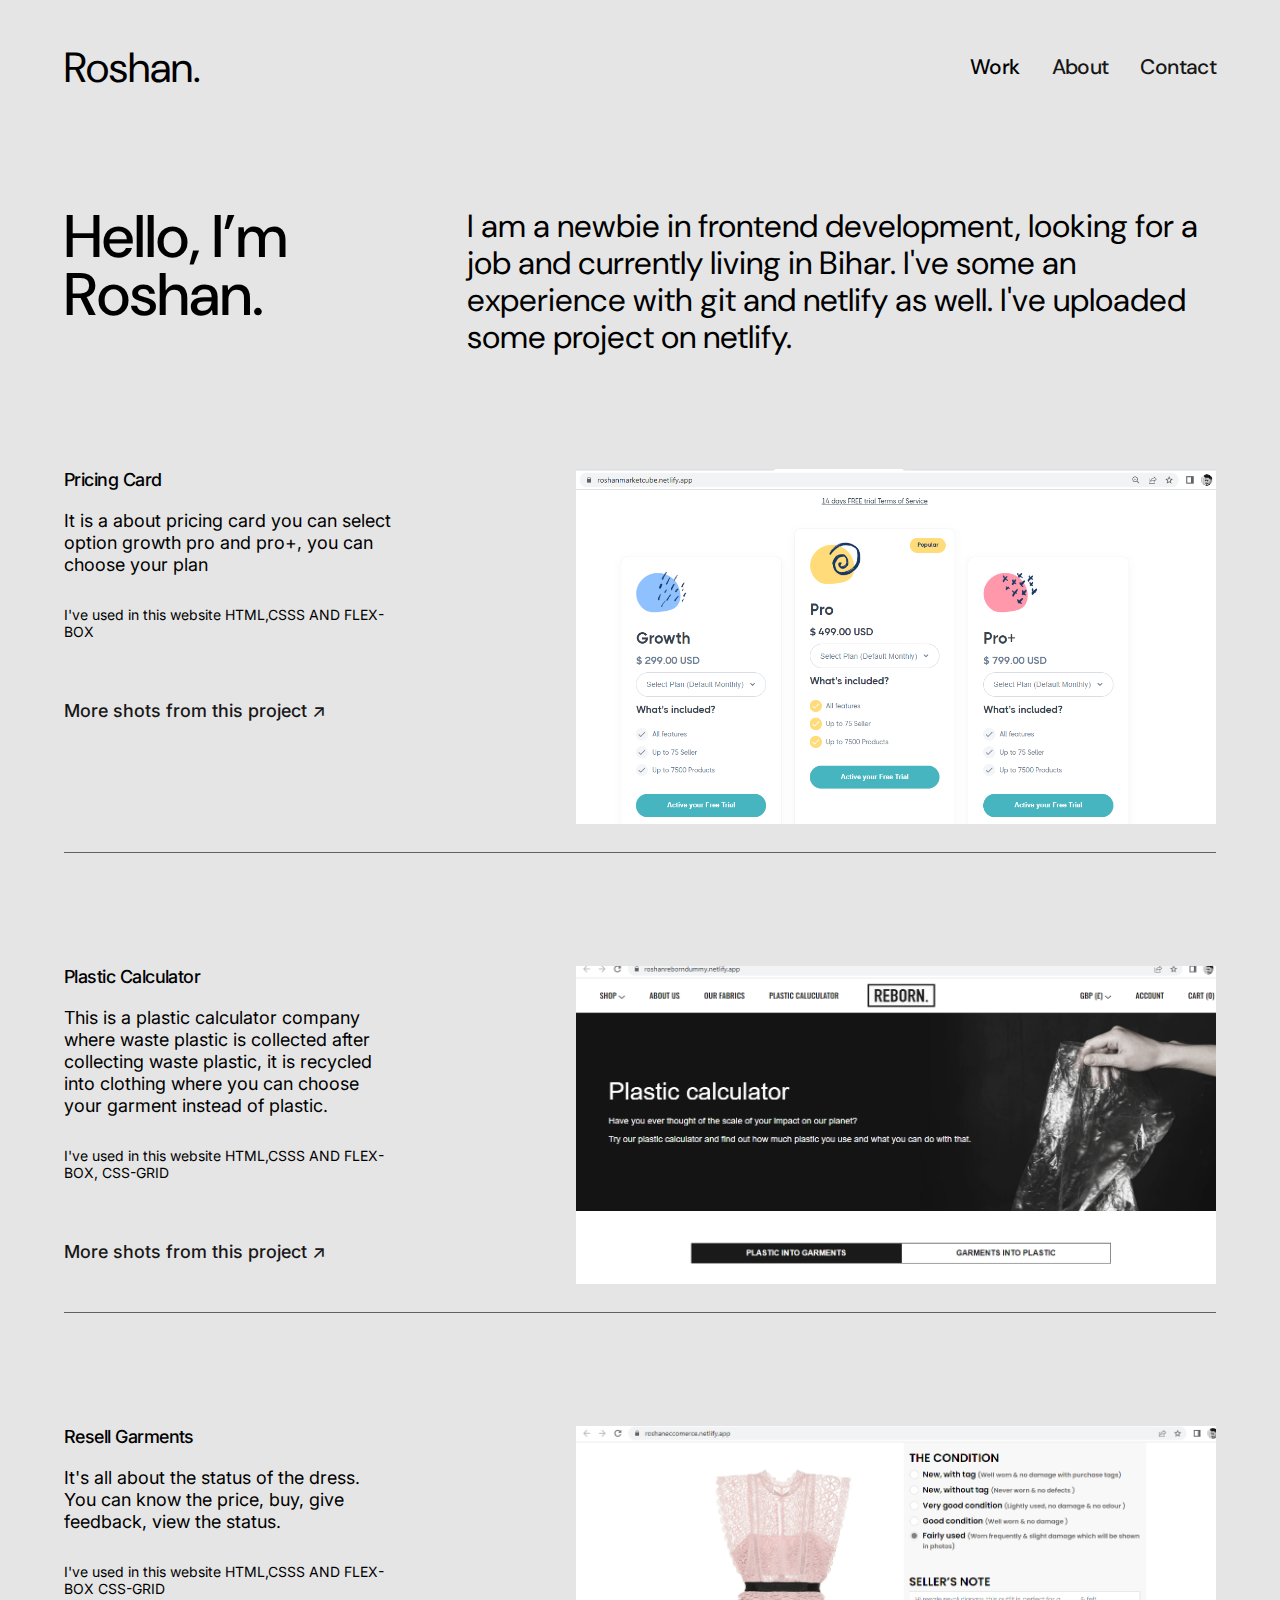
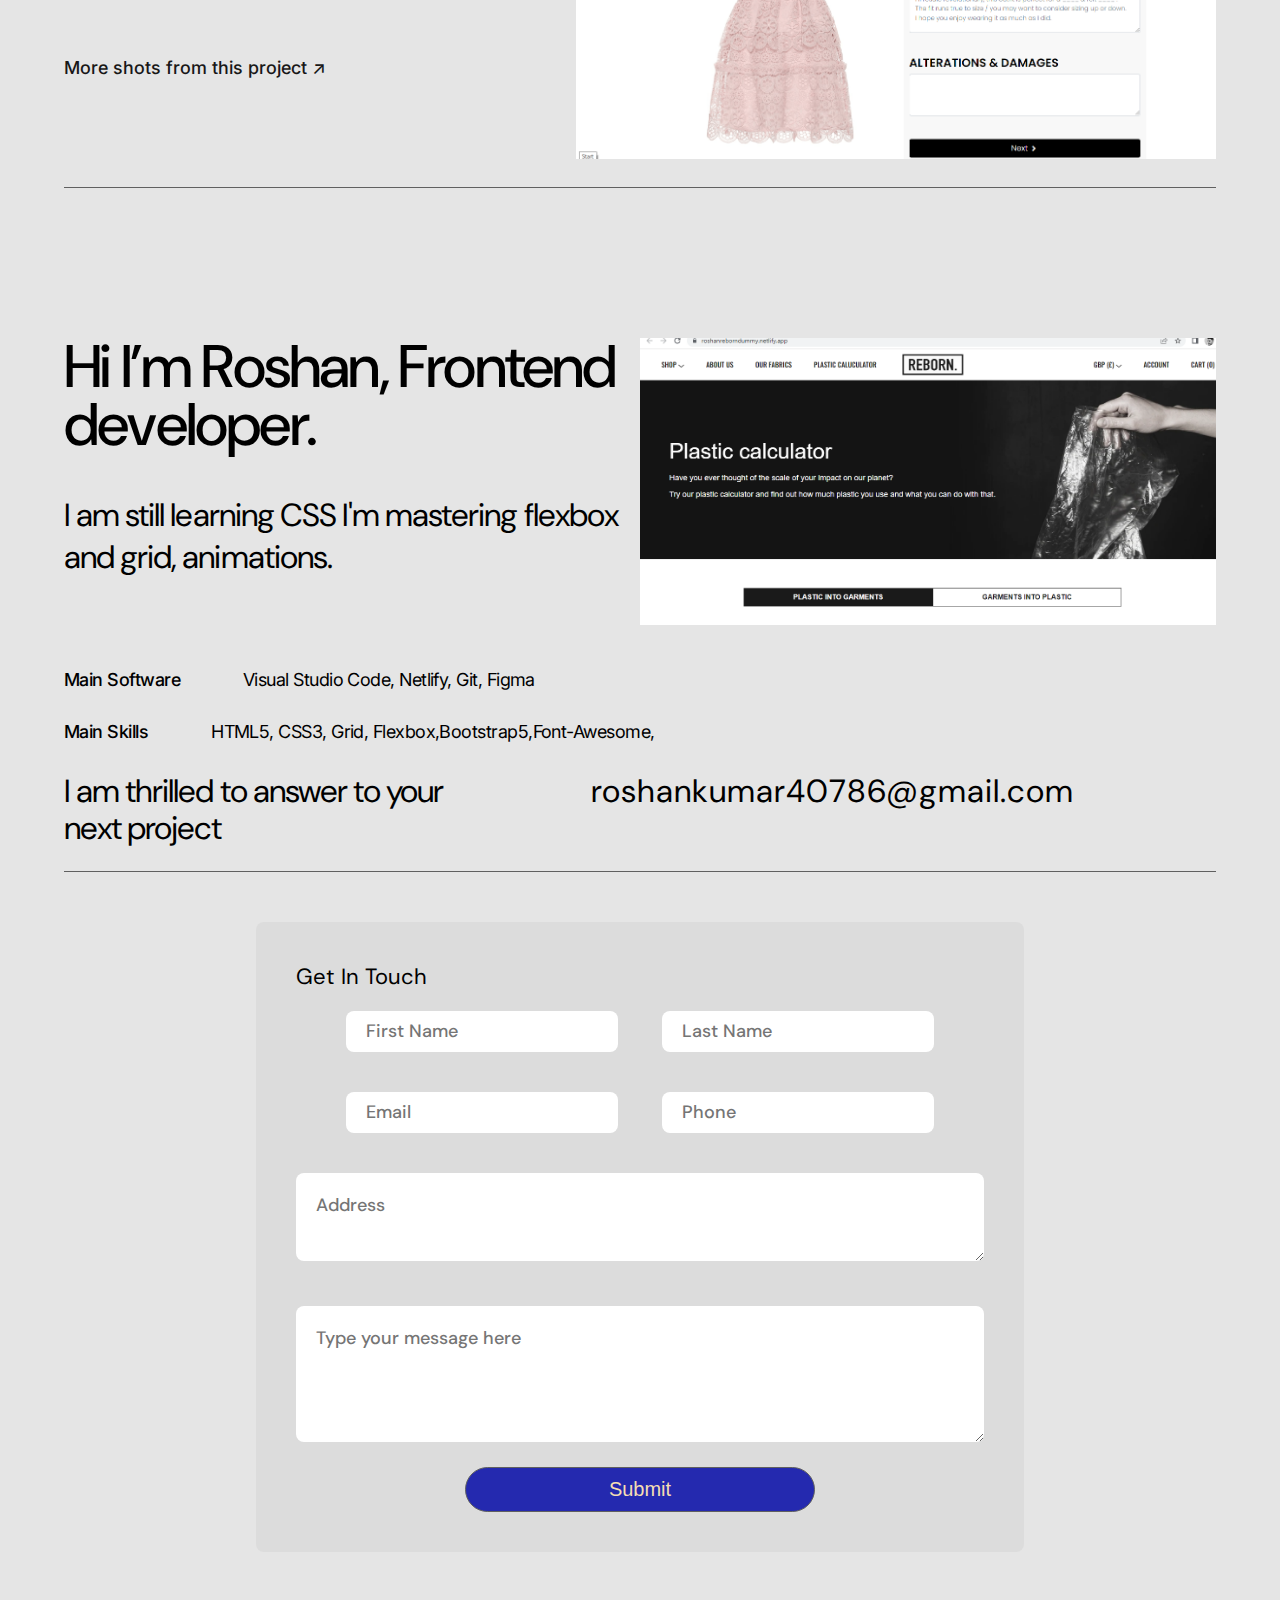
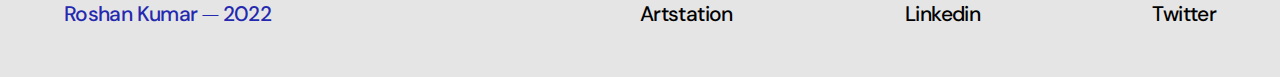
==== commit 991458f1: "responsive" ====
--- a/index.html
+++ b/index.html
@@ -1,123 +1,138 @@
 <!DOCTYPE html>
 <html lang="en">
-  <head>
-    <meta charset="UTF-8" />
-    <meta http-equiv="X-UA-Compatible" content="IE=edge" />
-    <meta name="viewport" content="width=device-width, initial-scale=1.0" />
-    <title>Roshan's Portfolio</title>
-    <link rel="stylesheet" href="style.css" />
-  </head>
-  <body>
-    <div class="wrapper">
-            <nav class="navigation">
-        <span>ros<span>han</span>.</span>
-        <ul>
-          <li>work</li>
-          <li>about</li>
-          <!-- <li>playground</li> -->
-          <li><a href="#contact">contact</a></li>
-        </ul>
-      </nav>
-      <section class="about">
-        <div>
-          <div class="about__me">
-            <h1>Hello, I’m Roshan.</h1>
-            <p>
-              I am a newbie in frontend development, looking for a job and
-              currently living in Bihar. I've some an experience with git and
-              netlify as well. I've uploaded some project on netlify.
+
+<head>
+  <meta charset="UTF-8" />
+  <meta http-equiv="X-UA-Compatible" content="IE=edge" />
+  <meta name="viewport" content="width=device-width, initial-scale=1.0" />
+  <title>Roshan's Portfolio</title>
+  <link rel="stylesheet" href="style.css" />
+</head>
+
+<body>
+  <div class="wrapper">
+    <nav class="navigation">
+      <span>ros<span>han</span>.</span>
+      <ul>
+        <li>work</li>
+        <li><a href="#about-myself">about</a></li>
+        <!-- <li>playground</li> -->
+        <li><a href="#contact">contact</a></li>
+      </ul>
+    </nav>
+    <section class="about">
+      <div>
+        <div class="about__me">
+          <h1>Hello, I’m Roshan.</h1>
+          <p>
+            I am a newbie in frontend development, looking for a job and
+            currently living in Bihar. I've some an experience with git and
+            netlify as well. I've uploaded some project on netlify.
+          </p>
+        </div>
+        <div class="about__work">
+          <div class="about__project">
+            <h2>Pricing Card</h2>
+            <div class="about__project__info">
+              <p>
+                It is a about pricing card you can select option growth pro
+                and pro+, you can choose your plan
+              </p>
+              <span>I've used in this website HTML,CSSS AND FLEX-BOX</span>
+            </div>
+            <a href="https://roshanmarketcube.netlify.app/" target="_blank">More shots from this project ↗</a>
+          </div>
+          <div class="my__image">
+            <img src="/image/Screenshot (4).png" alt="" />
+          </div>
+        </div>
+        <div class="about__work">
+          <div class="about__project">
+            <h2>Plastic Calculator</h2>
+            <div class="about__project__info">
+              <p>
+                This is a plastic calculator company where waste plastic is
+                collected after collecting waste plastic, it is recycled into
+                clothing where you can choose your garment instead of plastic.
+              </p>
+              <span>I've used in this website HTML,CSSS AND FLEX-BOX,
+                CSS-GRID</span>
+            </div>
+            <a href="https://roshanreborndummy.netlify.app/" target="_blank">More shots from this project ↗</a>
+          </div>
+          <div class="my__image">
+            <img src="/image/Screenshot (5).png" alt="" />
+          </div>
+        </div>
+        <div class="about__work">
+          <div class="about__project">
+            <h2>Resell Garments</h2>
+            <div class="about__project__info">
+              <p>
+                It's all about the status of the dress. You can know the
+                price, buy, give feedback, view the status.
+              </p>
+              <span>I've used in this website HTML,CSSS AND FLEX-BOX
+                CSS-GRID</span>
+            </div>
+            <a href="https://roshaneccomerce.netlify.app/" target="_blank">More shots from this project ↗</a>
+          </div>
+          <div class="my__image">
+            <img src="/image/Screenshot (6).png" alt="" />
+          </div>
+        </div>
+      </div>
+      <div class="about__myself" id="about-myself">
+        <div class="me">
+          <div class="me__info">
+            <h1>Hi I’m Roshan, Frontend developer.</h1>
+            <p>I am still learning CSS
+              I'm mastering flexbox and grid, animations.
             </p>
           </div>
-          <div class="about__work">
-            <div class="about__project">
-              <h2>Pricing Card</h2>
-              <div class="about__project__info">
-                <p>
-                  It is a about pricing card you can select option growth pro
-                  and pro+, you can choose your plan
-                </p>
-                <span>I've used in this website HTML,CSSS AND FLEX-BOX</span>
-              </div>
-              <a href="https://roshanmarketcube.netlify.app/" target="_blank"
-                >More shots from this project ↗</a
-              >
-            </div>
-            <div class="my__image">
-              <img src="/image/Screenshot (4).png" alt="" />
-            </div>
-          </div>
-          <div class="about__work">
-            <div class="about__project">
-              <h2>Plastic Calculator</h2>
-              <div class="about__project__info">
-                <p>
-                  This is a plastic calculator company where waste plastic is
-                  collected after collecting waste plastic, it is recycled into
-                  clothing where you can choose your garment instead of plastic.
-                </p>
-                <span
-                  >I've used in this website HTML,CSSS AND FLEX-BOX,
-                  CSS-GRID</span
-                >
-              </div>
-              <a href="https://roshanreborndummy.netlify.app/" target="_blank"
-                >More shots from this project ↗</a
-              >
-            </div>
-            <div class="my__image">
-              <img src="/image/Screenshot (5).png" alt="" />
-            </div>
-          </div>
-          <div class="about__work">
-            <div class="about__project">
-              <h2>Resell Garments</h2>
-              <div class="about__project__info">
-                <p>
-                  It's all about the status of the dress. You can know the
-                  price, buy, give feedback, view the status.
-                </p>
-                <span
-                  >I've used in this website HTML,CSSS AND FLEX-BOX
-                  CSS-GRID</span
-                >
-              </div>
-              <a href="https://roshaneccomerce.netlify.app/" target="_blank"
-                >More shots from this project ↗</a
-              >
-            </div>
-            <div class="my__image">
-              <img src="/image/Screenshot (6).png" alt="" />
-            </div>
+          <div class="my__img">
+            <img src="/image/Screenshot (5).png" alt="">
           </div>
         </div>
-        <div></div>
-      </section>
-       <form action="#">
-        <div class="contact" id="contact">
-          <h2>Get In Touch</h2>
-          <div class="contact__details">
-            <input type="text" placeholder="First Name" />
-            <input type="text" placeholder="Last Name" />
-            <input type="email" placeholder="Email" />
-            <input type="number" placeholder="Phone" />
+        <div class="about__skill">
+          <div>
+            <h2>Main Software</h2>
+            <span>Visual Studio Code, Netlify, Git, Figma</span>
           </div>
-          <textarea placeholder="Address"></textarea>
-          <textarea
-            cols="30"
-            rows="4"
-            placeholder="Type your message here"
-          ></textarea>
-          <button type="submit" class="submit">Submit</button>
+          <div>
+            <h2>Main Skills</h2>
+            <span>HTML5, CSS3, Grid, Flexbox,Bootstrap5,Font-Awesome,</span>
+          </div>
         </div>
-      </form> 
-      <footer class="footer">
-        <div class="footer__logo">Roshan Kumar ⏤ 2022</div>
-        <ul>
-          <li>Artstation</li>
-          <li>Linkedin</li>
-          <li>Twitter</li>
-        </ul>
-      </footer>
-    </div>
-  </body>
-</html>
+        <div class="mail">
+          <p>I am thrilled to answer to your next project </p>
+          <p>roshankumar40786@gmail.com</p>
+        </div>
+      </div>
+    </section>
+    <form action="#">
+      <div class="contact" id="contact">
+        <h2>Get In Touch</h2>
+        <div class="contact__details">
+          <input type="text" placeholder="First Name" />
+          <input type="text" placeholder="Last Name" />
+          <input type="email" placeholder="Email" />
+          <input type="number" placeholder="Phone" />
+        </div>
+        <textarea placeholder="Address"></textarea>
+        <textarea cols="30" rows="4" placeholder="Type your message here"></textarea>
+        <button type="submit" class="submit">Submit</button>
+      </div>
+    </form>
+    <footer class="footer">
+      <div class="footer__logo">Roshan Kumar ⏤ 2022</div>
+      <ul>
+        <li>Artstation</li>
+        <li>Linkedin</li>
+        <li>Twitter</li>
+      </ul>
+    </footer>
+  </div>
+</body>
+
+</html>--- a/style.css
+++ b/style.css
@@ -32,8 +32,7 @@
 .wrapper {
   max-width: 1120px;
   margin: 0 auto;
-  /* padding: 102px 160px 108px 160px; */
-  padding-top: 102px;
+  padding-top: 40px;
 }
 
 .navigation {
@@ -181,7 +180,7 @@
   margin: 50px auto;
   background: gainsboro;
   max-width: 60vw;
-  box-shadow: 7px 15px 24px;
+  /* box-shadow: 7px 15px 24px; */
   border-radius: 8px;
   padding: 40px;
 }
@@ -280,7 +279,7 @@
 }
 
 .about__skill {
-  margin-top: 92px;
+  margin-top: 40px;
 }
 
 .about__skill div {
@@ -296,6 +295,7 @@
   line-height: 22px;
   letter-spacing: -0.03em;
   text-align: left;
+  
 }
 
 .about__skill span {
@@ -327,6 +327,13 @@
 .mail p:nth-child(2) {
   flex: 2;
   text-align: center;
+  letter-spacing: 1px;
+}
+
+.about__myself {
+  border-bottom: 1.5px solid var(--main-gray);
+  overflow: hidden;
+  padding-bottom: 24px;
 }
 
 @media (min-width: 1025px) and (max-width: 1440px) {
@@ -361,13 +368,14 @@
 
 @media (max-width: 767px) {
   .wrapper {
-    padding: 30px;
+    padding: 16px 30px;
   }
 
   .about__me {
     flex-direction: column;
     align-items: center;
     text-align: center;
+    margin-top: 50px;
   }
 
   .about__me h1 {
@@ -378,6 +386,8 @@
   .about__me p {
     width: 100%;
     text-align: justify;
+    word-break: break-word;
+    hyphens: auto;
   }
 
   .navigation {
@@ -388,6 +398,7 @@
     flex-direction: column;
     width: 100%;
     align-items: center;
+    gap: 0;
   }
 
   .navigation ul li {
@@ -396,6 +407,7 @@
 
   .about__project h2 {
     font-size: 30px;
+    margin: 40px 0;
   }
 
   .about__project__info p {
@@ -408,6 +420,7 @@
     font-size: 18px;
     width: 100%;
     padding: 0;
+    margin-bottom: 20px;
   }
 
   .about__project__info span {
@@ -423,7 +436,7 @@
 
   .footer {
     display: block;
-    margin-top: 70px;
+    margin: 0;
   }
 
   .footer__logo {
@@ -433,23 +446,29 @@
 
   .about__work {
     display: block;
-    margin: 50px 0;
+    margin: 0;
   }
 
   .my__image {
-    margin-top: 40px;
+    margin-top: 12px;
     width: 100%;
   }
 
   .contact input {
     width: 100%;
     margin: 20px 0;
-    padding: 14px;
+    margin: 8px 0;
     font-family: DM Sans;
   }
 
   .contact {
     max-width: 100%;
+    padding: 40px 10px;
+    margin: 0;
+    background: transparent;
+    box-shadow: none;
+    border-radius: 0;
+
   }
 
   .submit {
@@ -468,20 +487,36 @@
   }
 
   .me__info h1 {
-
+    line-height: inherit;
     font-size: 35px;
   }
 
   .me__info p {
     font-size: 24px;
     margin-bottom: 20px;
-  }.mail{
+    margin-top: 0px;
+  }
+
+  .mail {
     display: block;
   }
-  .mail p:nth-child(2){
-    font-size: 24px;
-  }
-  .mail p:nth-child(1){
-    font-size: 38px;
+
+  .mail p:nth-child(2) {
+    font-size: 20px;
+  }
+
+  .mail p:nth-child(1) {
+    font-size: 34px;
+    margin-bottom: 20px;
+  }
+
+  .about__skill {
+    margin-top: 50px;
+  }
+  .about__skill div {
+    gap: 0;
+  }
+  .about__skill h2{
+    min-width: 117px;
   }
 }